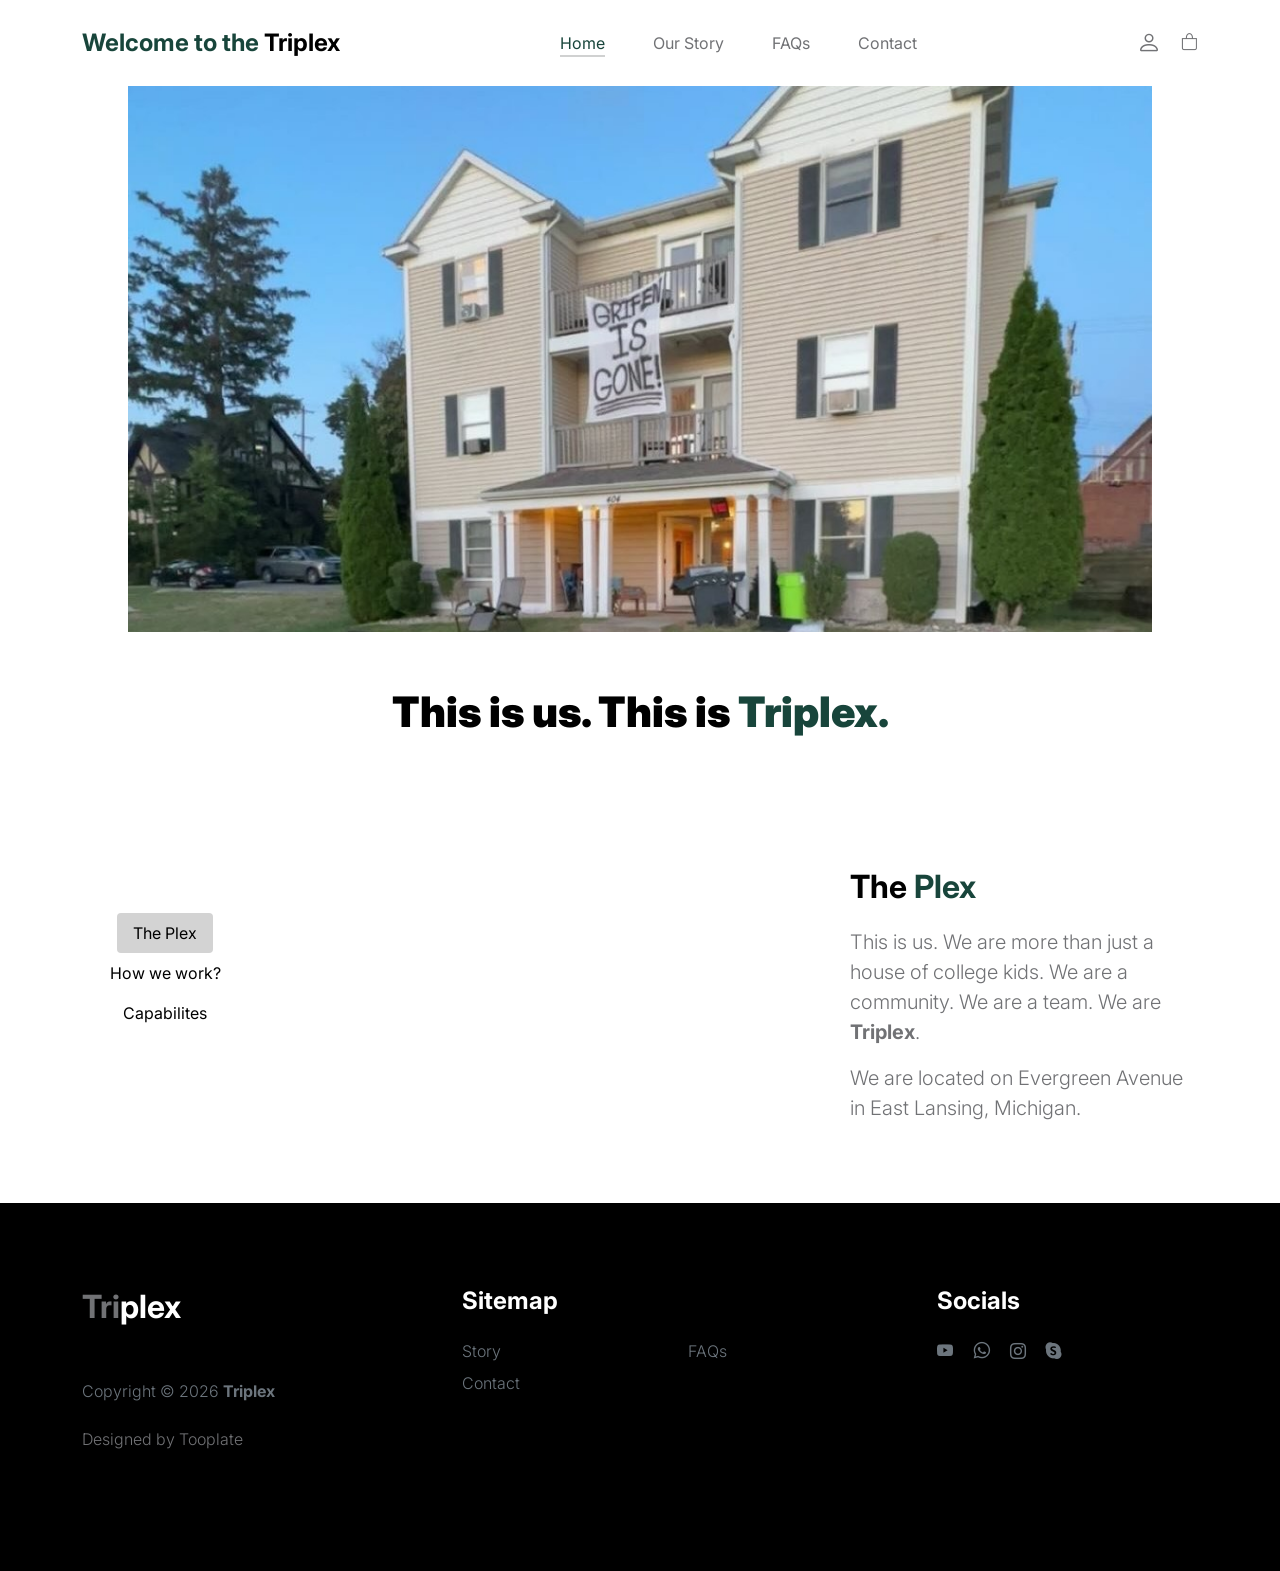
==== index.html @ c706285b "home and contact" ====
<!doctype html>
<html lang="en">
    <head>
        <meta charset="utf-8">
        <meta name="viewport" content="width=device-width, initial-scale=1">

        <meta name="description" content="">
        <meta name="author" content="">

        <title>Triplex</title>

        <!-- CSS FILES -->
        <link rel="preconnect" href="https://fonts.googleapis.com">

        <link rel="preconnect" href="https://fonts.gstatic.com" crossorigin>

        <link href="https://fonts.googleapis.com/css2?family=Inter:wght@100;300;400;700;900&display=swap" rel="stylesheet">

        <link href="css/bootstrap.min.css" rel="stylesheet">
        <link href="css/bootstrap-icons.css" rel="stylesheet">

        <link rel="stylesheet" href="css/slick.css"/>

        <link href="css/tooplate-little-fashion.css" rel="stylesheet">
<!--

Tooplate 2127 Little Fashion

https://www.tooplate.com/view/2127-little-fashion

-->
    </head>
    
    <body>

        <section class="preloader">
            <div class="spinner">
                <span class="sk-inner-circle"></span>
            </div>
        </section>
    
        <main>

            <nav class="navbar navbar-expand-lg">
                <div class="container">
                    <button class="navbar-toggler" type="button" data-bs-toggle="collapse" data-bs-target="#navbarNav" aria-controls="navbarNav" aria-expanded="false" aria-label="Toggle navigation">
                        <span class="navbar-toggler-icon"></span>
                    </button>

                    <a class="navbar-brand" href="index.html">
                        <strong><span>Welcome to the</span> Triplex</strong>
                    </a>

                    <div class="d-lg-none">
                        <a href="sign-in.html" class="bi-person custom-icon me-3"></a>

                        <a href="product-detail.html" class="bi-bag custom-icon"></a>
                    </div>

                    <div class="collapse navbar-collapse" id="navbarNav">
                        <ul class="navbar-nav mx-auto">
                            <li class="nav-item">
                                <a class="nav-link active" href="index.html">Home</a>
                            </li>

                            <li class="nav-item">
                                <a class="nav-link" href="about.html">Our Story</a>
                            </li>

                            <li class="nav-item">
                                <a class="nav-link" href="faq.html">FAQs</a>
                            </li>

                            <li class="nav-item">
                                <a class="nav-link" href="contact.html">Contact</a>
                            </li>
                        </ul>

                        <div class="d-none d-lg-block">
                            <a href="sign-in.html" class="bi-person custom-icon me-3"></a>

                            <a href="product-detail.html" class="bi-bag custom-icon"></a>
                        </div>
                    </div>
                </div>
            </nav>
                
            <section class="hero-image text-center">
                <img src="images/triplex cropped.jpg" class="img-fluid d-block mx-auto" style="max-width: 80%; height: auto;" alt="Triplex">
            </section>

                <div class="container content-section">
                    <div class="row">

                        <div class="col-12 text-center hero-heading">
                            <h2 class="mb-5">This is us. This is <span>Triplex.</span></h2>
                        </div>

                        <div class="col-lg-2 col-12 mt-auto mb-auto">
                            <ul class="nav nav-pills mb-5 mx-auto justify-content-center align-items-center" id="pills-tab" role="tablist">
                                <li class="nav-item" role="presentation">
                                    <button class="nav-link active" id="pills-home-tab" data-bs-toggle="pill" data-bs-target="#pills-home" type="button" role="tab" aria-controls="pills-home" aria-selected="true">The Plex</button>
                                </li>

                                <li class="nav-item" role="presentation">
                                    <button class="nav-link" id="pills-youtube-tab" data-bs-toggle="pill" data-bs-target="#pills-youtube" type="button" role="tab" aria-controls="pills-youtube" aria-selected="true">How we work?</button>
                                </li>

                                <li class="nav-item" role="presentation">
                                    <button class="nav-link" id="pills-skill-tab" data-bs-toggle="pill" data-bs-target="#pills-skill" type="button" role="tab" aria-controls="pills-skill" aria-selected="false">Capabilites</button>
                                </li>
                            </ul>
                        </div>

                        <div class="col-lg-10 col-12">
                            <div class="tab-content mt-2" id="pills-tabContent">
                                <div class="tab-pane fade show active" id="pills-home" role="tabpanel" aria-labelledby="pills-home-tab">

                                    <div class="row">
                                        <div class="col-lg-7 col-12">
                                            <img src="images/pim-chu-z6NZ76_UTDI-unsplash.jpeg" class="img-fluid" alt="">
                                        </div>

                                        <div class="col-lg-5 col-12">
                                            <div class="d-flex flex-column h-100 ms-lg-4 mt-lg-0 mt-5">
                                                <h4 class="mb-3">The <span>Plex</span></h4>

                                                <p>This is us. We are more than just a house of college kids. We are a community. We are a team. We are <b>Triplex</b>.</p>

                                                <p>We are located on Evergreen Avenue in East Lansing, Michigan.</p>
                                            </div>
                                        </div>
                                    </div>
                                </div>

                                <div class="tab-pane fade" id="pills-youtube" role="tabpanel" aria-labelledby="pills-youtube-tab">

                                    <div class="row">
                                        <div class="col-lg-7 col-12">
                                        </div>

                                        <div class="col-lg-5 col-12">
                                            <div class="d-flex flex-column h-100 ms-lg-4 mt-lg-0 mt-5">
                                                <h4 class="mb-3">Life at the Triplex</h4>

                                                <p>Over the year, we've curated a space for growth and opportunities for Spartans across campus. Opportunities for growth personally, professionally, and spiritually.</p>

                                                <p>We've recieved nothing but great feedback on our hospitality and event planning. The Triplex has a reputation like no other, and we are proud of our strengths.</p>
                                            </div>
                                        </div>
                                    </div>
                                </div>

                                <div class="tab-pane fade" id="pills-skill" role="tabpanel" aria-labelledby="pills-skill-tab">
                                    <div class="row">
                                        <div class="col-lg-7 col-12">
                                            <img src="images/cody-lannom-G95AReIh_Ko-unsplash.jpeg" class="img-fluid" alt="">
                                        </div>

                                        <div class="col-lg-5 col-12">
                                            <div class="d-flex flex-column h-100 ms-lg-4 mt-lg-0 mt-5">
                                                <h4 class="mb-3">Capabilities</h4>

                                                <p>Take a look at some of our numbers.</p>

                                                <div class="skill-thumb mt-3">

                                                    <strong>Instagram followers</strong>
                                                        <span class="float-end">189</span>
                                                            <div class="progress">
                                                                <div class="progress-bar progress-bar-primary" role="progressbar" aria-valuenow="90" aria-valuemin="0" aria-valuemax="100" style="width: 90%;"></div>
                                                            </div>

                                                    <strong>Successful Ragers</strong>
                                                        <span class="float-end">10+</span>
                                                            <div class="progress">
                                                                <div class="progress-bar progress-bar-primary" role="progressbar" aria-valuenow="70" aria-valuemin="0" aria-valuemax="100" style="width: 70%;"></div>
                                                            </div>

                                                    <strong>Current Members</strong>
                                                        <span class="float-end">12</span>
                                                            <div class="progress">
                                                                <div class="progress-bar progress-bar-primary" role="progressbar" aria-valuenow="80" aria-valuemin="0" aria-valuemax="100" style="width: 80%;"></div>
                                                            </div>

                                                </div>
                                            </div>
                                        </div>
                                    </div>
                                </div>

                            </div>
                        </div>

                    </div>
                </div>
            </section>

        </main>

        <footer class="site-footer">
            <div class="container">
                <div class="row">

                    <div class="col-lg-3 col-10 me-auto mb-4">
                        <h4 class="text-white mb-3"><a href="index.html">Tri</a>plex</h4>
                        <p class="copyright-text text-muted mt-lg-5 mb-4 mb-lg-0">Copyright © 2026 <strong>Triplex</strong></p>
                        <br>
                        <p class="copyright-text">Designed by <a href="https://www.tooplate.com/" target="_blank">Tooplate</a></p>
                    </div>

                    <div class="col-lg-5 col-8">
                        <h5 class="text-white mb-3">Sitemap</h5>

                        <ul class="footer-menu d-flex flex-wrap">
                            <li class="footer-menu-item"><a href="about.html" class="footer-menu-link">Story</a></li>

                            <li class="footer-menu-item"><a href="#" class="footer-menu-link">FAQs</a></li>

                            <li class="footer-menu-item"><a href="#" class="footer-menu-link">Contact</a></li>
                        </ul>
                    </div>

                    <div class="col-lg-3 col-4">
                        <h5 class="text-white mb-3">Socials</h5>

                        <ul class="social-icon">

                            <li><a href="#" class="social-icon-link bi-youtube"></a></li>

                            <li><a href="#" class="social-icon-link bi-whatsapp"></a></li>

                            <li><a href="#" class="social-icon-link bi-instagram"></a></li>

                            <li><a href="#" class="social-icon-link bi-skype"></a></li>
                        </ul>
                    </div>

                </div>
            </div>
        </footer>

        <!-- JAVASCRIPT FILES -->
        <script src="js/jquery.min.js"></script>
        <script src="js/bootstrap.bundle.min.js"></script>
        <script src="js/Headroom.js"></script>
        <script src="js/jQuery.headroom.js"></script>
        <script src="js/slick.min.js"></script>
        <script src="js/custom.js"></script>

    </body>
</html>
---- css/tooplate-little-fashion.css ----
/*

Tooplate 2127 Little Fashion

https://www.tooplate.com/view/2127-little-fashion

*/


/*---------------------------------------
  CUSTOM PROPERTIES ( VARIABLES )             
-----------------------------------------*/
:root {
  --white-color:                #FFFFFF;
  --primary-color:              #18453B;
  --section-bg-color:           #f0f8ff;
  --dark-color:                 #000000;
  --grey-color:                 #d0d1d1;
  --p-color:                    #717275;

  --body-font-family:           'Inter', sans-serif;

  --h5-font-size:               24px;
  --p-font-size:                20px;
  --copyright-text-font-size:   16px;
  --product-link-font-size:     14px;
  --custom-link-font-size:      12px;

  --font-weight-thin:           100;
  --font-weight-light:          300;
  --font-weight-normal:         400;
  --font-weight-bold:           700;
  --font-weight-black:          900;
}

body,
html {
  height: 100%;
}

html {
  scroll-behavior: smooth;
}

@media screen and (prefers-reduced-motion: reduce) {
  html {
    scroll-behavior: auto;
  }
}

body {
    background: var(--white-color);
    font-family: var(--body-font-family);    
    position: relative;
}

/*---------------------------------------
  TYPOGRAPHY               
-----------------------------------------*/

h2,
h3,
h4,
h5,
h6 {
  color: var(--dark-color);
  line-height: inherit;
}

h1,
h2,
h3,
h4,
h5,
h6 {
  font-weight: var(--font-weight-bold);
}

h1,
h2 {
  font-weight: var(--font-weight-black);
}

h1 {
  font-size: 64px;
  line-height: normal;
}

h2 {
  font-size: 42px;
}

h3 {
  font-size: 36px;
}

h4 {
  font-size: 32px;
}

h5 {
  font-size: 24px;
}

h6 {
  font-size: 20px;
}

p {
  color: var(--p-color);
  font-size: var(--p-font-size);
  font-weight: var(--font-weight-light);
}

a, 
button {
  touch-action: manipulation;
  transition: all 0.3s;
}

.hero-image {
  margin-bottom: 3rem;
}

.hero-heading {
  margin-bottom: 4rem;
}

.content-section {
  margin-bottom: 4rem;
}

a {
  color: var(--p-color);
  text-decoration: none;
}

a:hover {
  color: var(--primary-color);
}

.text-primary {
  color: var(--primary-color) !important;
}

::selection {
  background: var(--primary-color);
  color: var(--white-color);
}

/*---------------------------------------
  CUSTOM LINK               
-----------------------------------------*/
.custom-link {
  color: var(--p-color);
  font-size: var(--custom-link-font-size);
  font-weight: var(--font-weight-bold);
  text-transform: uppercase;
  position: relative;
}

.custom-link i {
  position: absolute;
  opacity: 0;
  bottom: 0;
  left: 100%;
  transition: all 0.3s;
  line-height: normal;
}

.custom-link:hover i {
  opacity: 1;
  left: 101%;
}

.lead {
  font-size: 1.5rem;
  font-weight: var(--font-weight-thin);
}

b,
strong {
  font-weight: var(--font-weight-bold);
}

/*---------------------------------------
  PRE LOADER               
-----------------------------------------*/
.preloader {
  position: fixed;
  top: 0;
  left: 0;
  width: 100%;
  height: 100%;
  z-index: 99999;
  display: flex;
  flex-flow: row nowrap;
  justify-content: center;
  align-items: center;
  background: none repeat scroll 0 0 var(--white-color);
}

.spinner {
  border: 1px solid transparent;
  border-radius: 5px;
  position: relative;
}

.spinner::before {
  content: '';
  box-sizing: border-box;
  position: absolute;
  top: 50%;
  left: 50%;
  width: 45px;
  height: 45px;
  margin-top: -10px;
  margin-left: -23px;
  border-radius: 50%;
  border: 1px solid #959595;
  border-top-color: var(--white-color);
  animation: spinner .9s linear infinite;
}

@keyframes spinner {
  to {transform: rotate(360deg);}
}

/*---------------------------------------
  CUSTOM BUTTON & ICON              
-----------------------------------------*/
.custom-btn {
  background: var(--dark-color);
  border-radius: 50px;
  color: var(--white-color);
  font-size: var(--copyright-text-font-size);
  text-transform: uppercase;
  padding: 16.50px 20px;
}

.social-btn {
  background: transparent;
  border: 1px solid var(--grey-color);
  color: var(--dark-color);
  text-transform: none;
}

.social-btn:hover {
  border-color: transparent;
}

.cart-form-select {
  border-radius: 0;
  padding-top: 15px;
  padding-bottom: 15px;
}

.cart-btn {
  border-radius: 0;
  width: 100%;
  font-size: var(--product-link-font-size);
}

.custom-btn:hover,
.slick-slideshow .custom-btn:hover {
  background: var(--primary-color);
  color: var(--white-color);
}

.nav-pills .nav-link.active,
.nav-pills .show>.nav-link {
  background-color: #d3d3d3 !important;
  color: #000 !important;
  border-color: #d3d3d3 !important;
}

.nav-pills .nav-link {
  color: #000;
}

.text-primary,
.btn-danger,
.text-danger {
  color: #18453B !important;
}

.btn-danger {
  background-color: #18453B !important;
  border-color: #18453B !important;
}

.custom-icon {
  color: var(--p-color);
  font-size: 24px;
}

.custom-icon {
  display: inline-block;
  vertical-align: middle;
}

.bi-bag.custom-icon {
  font-size: 17px;
}

.featured-icon {
  color: var(--grey-color);
  font-size: 52px;
}

/*---------------------------------------
  DIV SEPARATOR               
-----------------------------------------*/
.div-separator {
  position: relative;
}

.div-separator::before {
  content: "";
  height: 1px;
  background: var(--grey-color);
  display: block;
  width: 100%;
}

.div-separator span {
  position: absolute;
  top: 50%;
  margin-left: -22.5px;
  left: 50%;
  text-align: center;
  background: var(--white-color);
  margin-top: -11px;
  color: var(--dark-color);
  font-weight: var(--font-weight-bold);
  font-size: 14px;
  width: 35px;
  text-transform: uppercase;
}

/*---------------------------------------
  FULL IMAGE               
-----------------------------------------*/
.full-image-img {
  display: block;
  position: absolute;
  z-index: -1;
  right: 0;
  width: 100%;
  bottom: -120px;
  min-width: 650px;
}

@media (min-width: 1600px) {
  .full-image-img {
    bottom: -200px;
  }
}

/*---------------------------------------
  NAVIGATION               
-----------------------------------------*/
.navbar {
  background: var(--white-color);
  position: fixed;
  top: 0;
  right: 0;
  left: 0;
  padding: 25px 0;
  z-index: 2;
  will-change: transform;
  transition: transform 300ms linear;
}

.navbar span, h2 span, h4 span {
	color: var(--primary-color);
}

.navbar.headroom--not-top {
  padding: 20px 0;
}

.headroom--pinned {
  transform: translate(0, 0);
}

.headroom--unpinned {
  transform: translate(0, -150%);
}

.navbar-brand {
  color: var(--dark-color);
  font-size: 24px;
  font-weight: var(--font-weight-light);
  margin: 0;
  padding: 0;
}

.navbar-expand-lg .navbar-nav .nav-link {
  display: inline-block;
  padding: 0;
  margin-right: 1.5rem;
  margin-left: 1.5rem;
}

.nav-link {
  color: var(--p-color);
  font-size: 16px;
  position: relative;
}

.navbar .nav-link::after {
  position: absolute;
  top: 100%;
  left: 0;
  width: 100%;
  height: 2px;
  background: var(--grey-color);
  content: '';
  opacity: 0;
  -webkit-transition: opacity 0.3s, -webkit-transform 0.3s;
  -moz-transition: opacity 0.3s, -moz-transform 0.3s;
  transition: opacity 0.3s, transform 0.3s;
  -webkit-transform: translateY(10px);
  -moz-transform: translateY(10px);
  transform: translateY(10px);
}

.navbar .nav-link.active::after, 
.navbar .nav-link:hover::after {
  opacity: 1;
  -webkit-transform: translateY(0px);
  -moz-transform: translateY(0px);
  transform: translateY(0px);
}

.navbar .nav-link.active,
.navbar .nav-link:hover {
  color: var(--primary-color);
}

.nav-link:focus, 
.nav-link:hover {
  color: var(--p-color);
}

.navbar-toggler {
  border: 0;
  padding: 0;
  cursor: pointer;
  margin: 0;
  width: 30px;
  height: 35px;
  outline: none;
}

.navbar-toggler:focus {
  outline: none;
  box-shadow: none;
}

.navbar-toggler[aria-expanded="true"] .navbar-toggler-icon {
  background: transparent;
}

.navbar-toggler[aria-expanded="true"] .navbar-toggler-icon:before,
.navbar-toggler[aria-expanded="true"] .navbar-toggler-icon:after {
  transition: top 300ms 50ms ease, -webkit-transform 300ms 350ms ease;
  transition: top 300ms 50ms ease, transform 300ms 350ms ease;
  transition: top 300ms 50ms ease, transform 300ms 350ms ease, -webkit-transform 300ms 350ms ease;
  top: 0;
}

.navbar-toggler[aria-expanded="true"] .navbar-toggler-icon:before {
  transform: rotate(45deg);
}

.navbar-toggler[aria-expanded="true"] .navbar-toggler-icon:after {
  transform: rotate(-45deg);
}

.navbar-toggler .navbar-toggler-icon {
  background: var(--dark-color);
  transition: background 10ms 300ms ease;
  display: block;
  width: 30px;
  height: 2px;
  position: relative;
}

.navbar-toggler .navbar-toggler-icon::before,
.navbar-toggler .navbar-toggler-icon::after {
  transition: top 300ms 350ms ease, -webkit-transform 300ms 50ms ease;
  transition: top 300ms 350ms ease, transform 300ms 50ms ease;
  transition: top 300ms 350ms ease, transform 300ms 50ms ease, -webkit-transform 300ms 50ms ease;
  position: absolute;
  right: 0;
  left: 0;
  background: var(--dark-color);
  width: 30px;
  height: 2px;
  content: '';
}

.navbar-toggler .navbar-toggler-icon:before {
  top: -8px;
}

.navbar-toggler .navbar-toggler-icon:after {
  top: 8px;
}

/*---------------------------------------
  SITE HEADER              
-----------------------------------------*/
.site-header {
  background-color: var(--section-bg-color);
  position: relative;
  overflow: hidden;
  margin-top: 86px;
}

.site-header.section-padding {
  padding-top: 7rem;
  padding-bottom: 7rem;
}

.site-header.section-padding-img {
  padding-top: 10rem;
  padding-bottom: 10rem;
}

.header-image {
  position: absolute;
  top: 0;
  right: 0;
  width: 50%;
  height: 100%;
  object-fit: cover;
}

/*---------------------------------------
  SLICK SLIDESHOW               
-----------------------------------------*/
@media (min-width: 992px) {
  .slick-slideshow {
    height: 100vh;
  }
}

.slick-slideshow {
  margin-top: 86px;
}

.slick-title {
  color: var(--white-color);
}

.slick-custom {
  position: relative;
}

.slick-custom img {
  width: 100%;
  object-fit: cover;
}

.slick-bottom {
  background: linear-gradient(to top, var(--dark-color), transparent 90%);
  position: absolute;
  z-index: 2;
  bottom: 0;
  right: 0;
  left: 0;
  width: 100%;
  height: 100%;
}

.slick-bottom .container {
  position: absolute;
  top: 40%;
  left: 50%;
  transform: translate(-50%, -40%);
}

.slick-overlay {
  background: linear-gradient(to top, #000, transparent 120%);
  position: absolute;
  top: 0;
  right: 0;
  bottom: 0;
  left: 0;
}

.slick-slideshow .custom-btn {
  font-weight: var(--font-weight-bold);
  display: inline-block;
  padding-right: 32px;
  padding-left: 32px;
}

@media (min-width: 576px) {
  .slick-slideshow .slick-dots {
    max-width: 540px;
  }
}

@media (min-width: 768px) {
  .slick-slideshow .slick-dots {
    max-width: 720px;
  }
}

@media (min-width: 992px) {
  .slick-slideshow .slick-dots {
    max-width: 960px;
  }
}

@media (min-width: 1200px) {
  .slick-slideshow .slick-dots {
    max-width: 1140px;
  }
}

@media (min-width: 1400px) {
  .slick-slideshow .slick-dots {
    max-width: 1320px;
  }
}

.slick-slideshow .slick-dots {
  position: absolute;
  z-index: 2;
  top: 50%;
  left: 0;
  right: 0;
  transform: translate(0, -50%);
  margin: 0 auto;
  padding: 0;
}

.slick-slideshow .slick-dots li {
  background: transparent;
  border: 5px solid rgba(255, 255, 255, 0.35);
  border-radius: 100%;
  display: block;
  width: 30px;
  height: 30px;
  margin: 10px;
  padding: 5px;
  margin-left: auto;
  cursor: pointer;
}

.slick-slideshow .slick-dots button {
  background: transparent;
  border: none;
  color: transparent;
  display: block;
  width: 100%;
  height: 0;
  margin: 0;
  padding: 0;
  outline: none;
  height: 0;
}

.slick-slideshow .slick-dots li:hover,
.slick-slideshow .slick-dots .slick-active {
  background: var(--white-color);
}

/*---------------------------------------
  CUSTOM CIRCLE IMAGES               
-----------------------------------------*/

.custom-circle-image {
  border-radius: 100px;
  width: 55px;
  height: 55px;
}

.custom-circle-image.team-image {
  width: 85px;
  height: 85px;
}

/*---------------------------------------
  TESTIMONIAL               
-----------------------------------------*/
.slick-testimonial .slick-list,
.slick-testimonial .slick-track {
  height: 100%;
}

.slick-testimonial {
  margin: auto;
}

.slick-testimonial-caption {
  quotes: '❝' '❞';
  position: relative;
  padding: 5rem 7rem;
}

.slick-testimonial-caption::before {
  content: open-quote;
  display: inline-block;
  color: var(--primary-color);
  font-family: auto;
  font-size: 100px;
  height: 0;
  position: absolute;
  top: 0;
  left: 0;
}

.slick-testimonial .slick-dots {
  text-align: center;
}

.slick-testimonial .slick-dots li {
  background: var(--grey-color);
  display: inline-block;
  vertical-align: top;
  width: 16%;
  height: 1px;
}

.slick-testimonial .slick-dots button {
  background: transparent;
  border: none;
  color: transparent;
  display: block;
  width: 100%;
  height: 0;
  margin: 0;
  padding: 0;
}

.slick-testimonial .slick-dots li:hover,
.slick-testimonial .slick-dots .slick-active {
  background: var(--dark-color);
}

/*---------------------------------------
  SECTION               
-----------------------------------------*/
section {
  content-visibility: auto;
  contain-intrinsic-size: 700px;
}

.section-padding {
  padding-top: 7rem;
  padding-bottom: 7rem;
}

.featured {
  background: var(--section-bg-color);
}

/*---------------------------------------
  ABOUT               
-----------------------------------------*/
.about .nav-pills .nav-item {
  width: 100%;
}

.about .nav-pills .nav-link {
  color: var(--grey-color);
  font-size: 18px;
  font-weight: var(--font-weight-bold);
  border-left: 1px solid var(--grey-color);
  border-radius: 0;
  padding-right: 0;
}

.about .nav-pills .nav-link:hover,
.about .nav-pills .nav-link.active, 
.about .nav-pills .show>.nav-link {
  background: transparent;
  border-left-color: var(--primary-color);
  color: var(--primary-color);
}

/*---------------------------------------
  FAQ ACCORDION               
-----------------------------------------*/
.accordion-item {
  background-color: transparent;
  border-top: 0;
  border-right: 0;
  border-left: 0;
}

.accordion-button {
  background-color: transparent;
  box-shadow: none;
}

.accordion-button:not(.collapsed) {
  background: transparent;
  box-shadow: none;
}

button:focus:not(:focus-visible) {
  border-color: transparent;
  box-shadow: none;
}

.accordion-body {
  border-top: 1px solid rgba(0,0,0,.125);
}

.accordion-button {
  font-size: 1.5rem;
  font-weight: var(--font-weight-normal);
  padding-top: 1.5rem;
  padding-right: 0;
  padding-bottom: 1.5rem;
  padding-left: 0;
}

.accordion-body {
  padding: 2rem 0;
}

/*---------------------------------------
  TEAM MEMBERS               
-----------------------------------------*/
.team {
  background: var(--grey-color);
}

.team-thumb {
  background: var(--white-color);
  position: relative;
  border-radius: .25rem;
  padding: 42px 32px;
}

.team-info {
  width: 100%;
}

.custom-modal-btn {
  background: var(--grey-color);
  color: var(--white-color);
  position: absolute;
  top: 0;
  right: 0;
  bottom: 0;
  margin: auto 32px;
  width: 42px;
  height: 42px;
}

.modal-body {
  padding: 4rem;
}

.modal-header {
  padding-top: 7rem;
  padding-bottom: 5rem;
}

.modal-header .btn-close {
  position: absolute;
  top: 0;
  right: 0;
  font-size: 24px;
  margin: 32px;
}

#cart-modal .modal-header .btn-close {
  z-index: 2;
  margin: 22px;
}

#cart-modal .modal-header {
  border-bottom: 0;
  padding: 0;
}

#cart-modal .modal-footer {
  padding: 2rem 4rem;
}

/*---------------------------------------
  SKILL - PROGRESS BAR               
-----------------------------------------*/
.skill-thumb strong {
  display: inline-block;
  margin-bottom: 6px;
}

.skill-thumb span {
  color: var(--dark-color);
  font-size: 24px;
  font-weight: var(--font-weight-bold);
}

.skill-thumb .progress {
  background: var(--white-color);
  box-shadow: none;
  border-radius: 100px;
  height: 1px;
  margin-bottom: 16px;
}

.skill-thumb .progress .progress-bar-primary {
  background: var(--grey-color);
}

/*---------------------------------------
  PRODUCT               
-----------------------------------------*/
.front-product {
  background: var(--section-bg-color);
}

.product-thumb {
  background: var(--white-color);
  position: relative;
  transition: all 0.5s ease-out;
}

.product-image {
  transition: all 0.5s ease-out;
}

.product-thumb:hover .product-image {
  box-shadow: 0 1rem 3rem rgba(0,0,0,.175);
}

.product-top {
  position: absolute;
  top: 0;
  right: 0;
  left: 0;
  margin: 20px;
}

.product-info {
  padding: 30px 20px;
}

.product-description,
.product-cart-thumb {
  padding: 0 20px;
}

.product-icon {
  color: var(--white-color);
}

.product-title-link {
  color: var(--dark-color);
}

.product-additional-link {
  display: inline-block;
  vertical-align: top;
  font-size: var(--product-link-font-size);
  margin-top: 32px;
  margin-right: 12px;
}

.product-alert {
  background: var(--white-color);
  color: var(--p-color);
  font-size: var(--custom-link-font-size);
  font-weight: var(--font-weight-bold);
  padding: 3px 10px;
}

.product-p {
  font-size: var(--product-link-font-size);
}

.view-all {
  text-transform: uppercase;
  color: var(--p-color);
  font-size: 13px;
  font-weight: var(--font-weight-bold);
  border-bottom: 2px solid var(--grey-color);
  padding-bottom: 6px;
}

/*---------------------------------------
  CONTACT              
-----------------------------------------*/
.contact-info {
  padding: 40px;
}

.contact-form .form-control {
  border-color: var(--grey-color);
  font-weight: var(--font-weight-normal);
}

.form-floating>label {
  color: var(--grey-color);
  font-weight: var(--font-weight-normal);
}

.contact-form button[type='submit'] {
  background: var(--dark-color);
  border: none;
  border-radius: 100px;
  color: var(--white-color);
  font-weight: var(--font-weight-bold);
  text-transform: uppercase;
  padding: 16px;
}

.contact-form button[type='submit']:hover {
  background: var(--primary-color);
}

/*---------------------------------------
  SITE FOOTER               
-----------------------------------------*/
.site-footer {
  background: var(--dark-color);
  padding-top: 5rem;
  padding-bottom: 5rem;
}

.footer-menu {
  margin: 0;
  padding: 0;
}

.footer-menu-item {
  display: block;
  width: 50%;
}

.footer-menu-link {
  color: #6c757d;
  font-weight: var(--font-weight-light);
  display: inline-block;
  vertical-align: top;
  margin-top: 4px;
  margin-bottom: 4px;
}

.site-footer .social-icon-link {
  margin-top: 4px;
}

.site-footer .social-icon-link:hover,
.footer-menu-link:hover {
  color: var(--white-color);
}

.copyright-text {
  font-size: var(--copyright-text-font-size);
}

/*---------------------------------------
  SOCIAL ICON               
-----------------------------------------*/
.social-icon {
  margin: 0;
  padding: 0;
}

.social-icon li {
  list-style: none;
  display: inline-block;
  vertical-align: top;
}

.social-icon-link {
  color: #6c757d;
  font-size: 1rem;
  display: inline-block;
  vertical-align: top;
  margin-bottom: 4px;
  margin-right: 15px;
}

.social-icon-link:hover {
  color: var(--primary-color);
}

/*---------------------------------------
  RESPONSIVE STYLES               
-----------------------------------------*/
@media screen and (max-width: 1200px) {
  h1 {
    font-size: 62px;
  }
}

@media screen and (max-width: 991px) {
  h1 {
    font-size: 42px;
    margin-bottom: 0;
  }

  h2 {
    font-size: 36px;
  }

  h3 {
    font-size: 32px;
  }

  h4 {
    font-size: 28px;
  }

  h5 {
    font-size: 24px;
  }

  h6 {
    font-size: 20px;
  }

  .lead {
    font-size: 16px;
  }

  .navbar-expand-lg .navbar-nav .nav-link {
    margin-top: 1rem;
  }

  .site-header {
    background-position: bottom;
  }

  #cart-modal .modal-header .btn-close {
    margin: 22px 14px;
  }

  .custom-btn {
    font-size: 14px;
    padding: 13.5px 20px;
  }

  .slick-slideshow .custom-btn {
    padding-right: 27px;
    padding-left: 27px;
  }

  .social-login,
  .div-separator {
    width: 75% !important;
  }

  #cart-modal .modal-footer .row {
    width: 100% !important;
  }

  .site-header.section-padding,
  .section-padding {
    padding-top: 4rem;
    padding-bottom: 4rem;
  }

  .site-header-image.section-padding {
    padding-bottom: 0;
  }

  .header-info {
    padding-top: 50px;
    padding-bottom: 100px;
  }

  .header-image {
    position: relative;
    top: auto;
    bottom: 0;
    left: 0;
    width: auto;
    height: auto;
  }

  .slick-testimonial-caption {
    padding: 6rem 3rem 4rem 3rem;
  }

  .slick-slideshow .slick-dots li {
    width: 25px;
    height: 25px;
  }

  .modal-header {
    padding-top: 6rem;
    padding-bottom: 2rem;
  }

  .modal-body {
    padding: 2rem;
  }

  #cart-modal .modal-footer {
    padding-right: 0;
    padding-left: 0;
  }

  #cart-modal .modal-body {
    padding: 4rem 2rem 2rem 2rem;
  }

  .full-image-img {
    bottom: 0;
  }
}
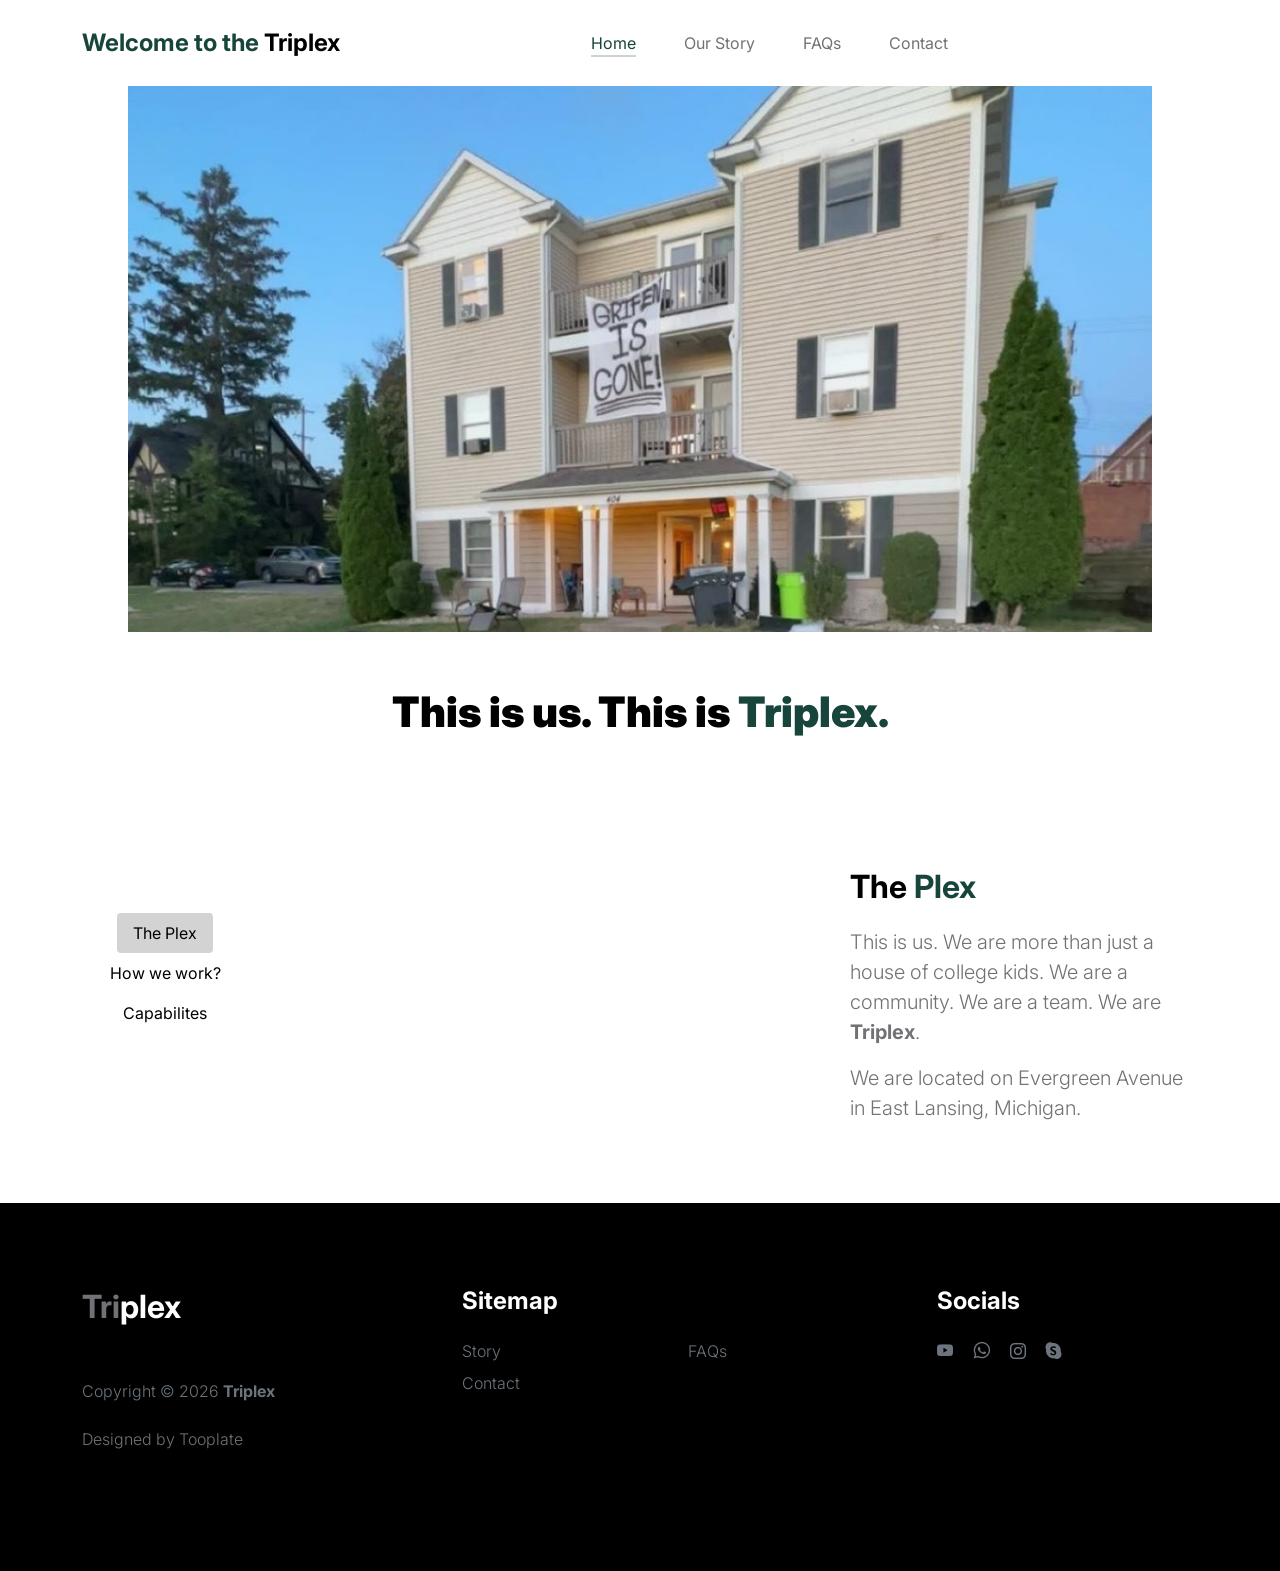
==== commit fc823914: "header and footer" ====
--- a/index.html
+++ b/index.html
@@ -51,12 +51,6 @@
                         <strong><span>Welcome to the</span> Triplex</strong>
                     </a>
 
-                    <div class="d-lg-none">
-                        <a href="sign-in.html" class="bi-person custom-icon me-3"></a>
-
-                        <a href="product-detail.html" class="bi-bag custom-icon"></a>
-                    </div>
-
                     <div class="collapse navbar-collapse" id="navbarNav">
                         <ul class="navbar-nav mx-auto">
                             <li class="nav-item">
@@ -75,12 +69,6 @@
                                 <a class="nav-link" href="contact.html">Contact</a>
                             </li>
                         </ul>
-
-                        <div class="d-none d-lg-block">
-                            <a href="sign-in.html" class="bi-person custom-icon me-3"></a>
-
-                            <a href="product-detail.html" class="bi-bag custom-icon"></a>
-                        </div>
                     </div>
                 </div>
             </nav>
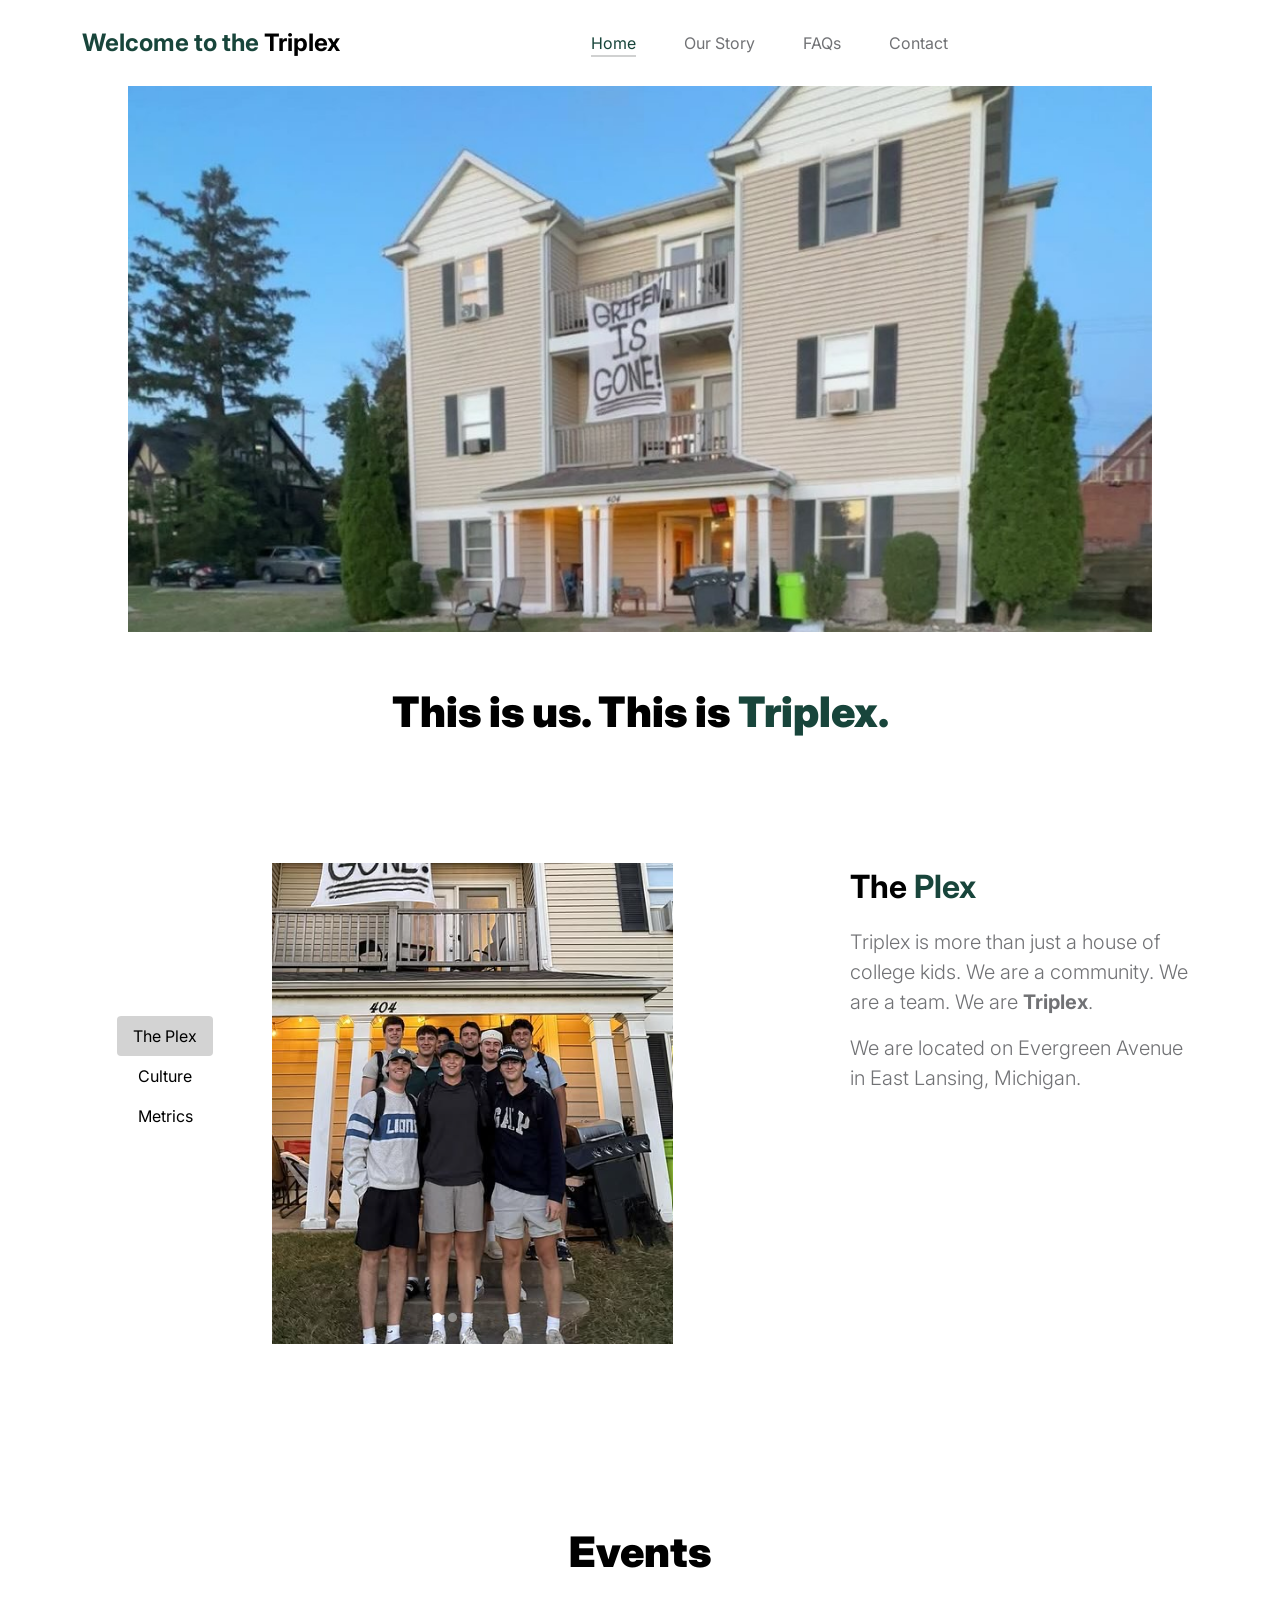
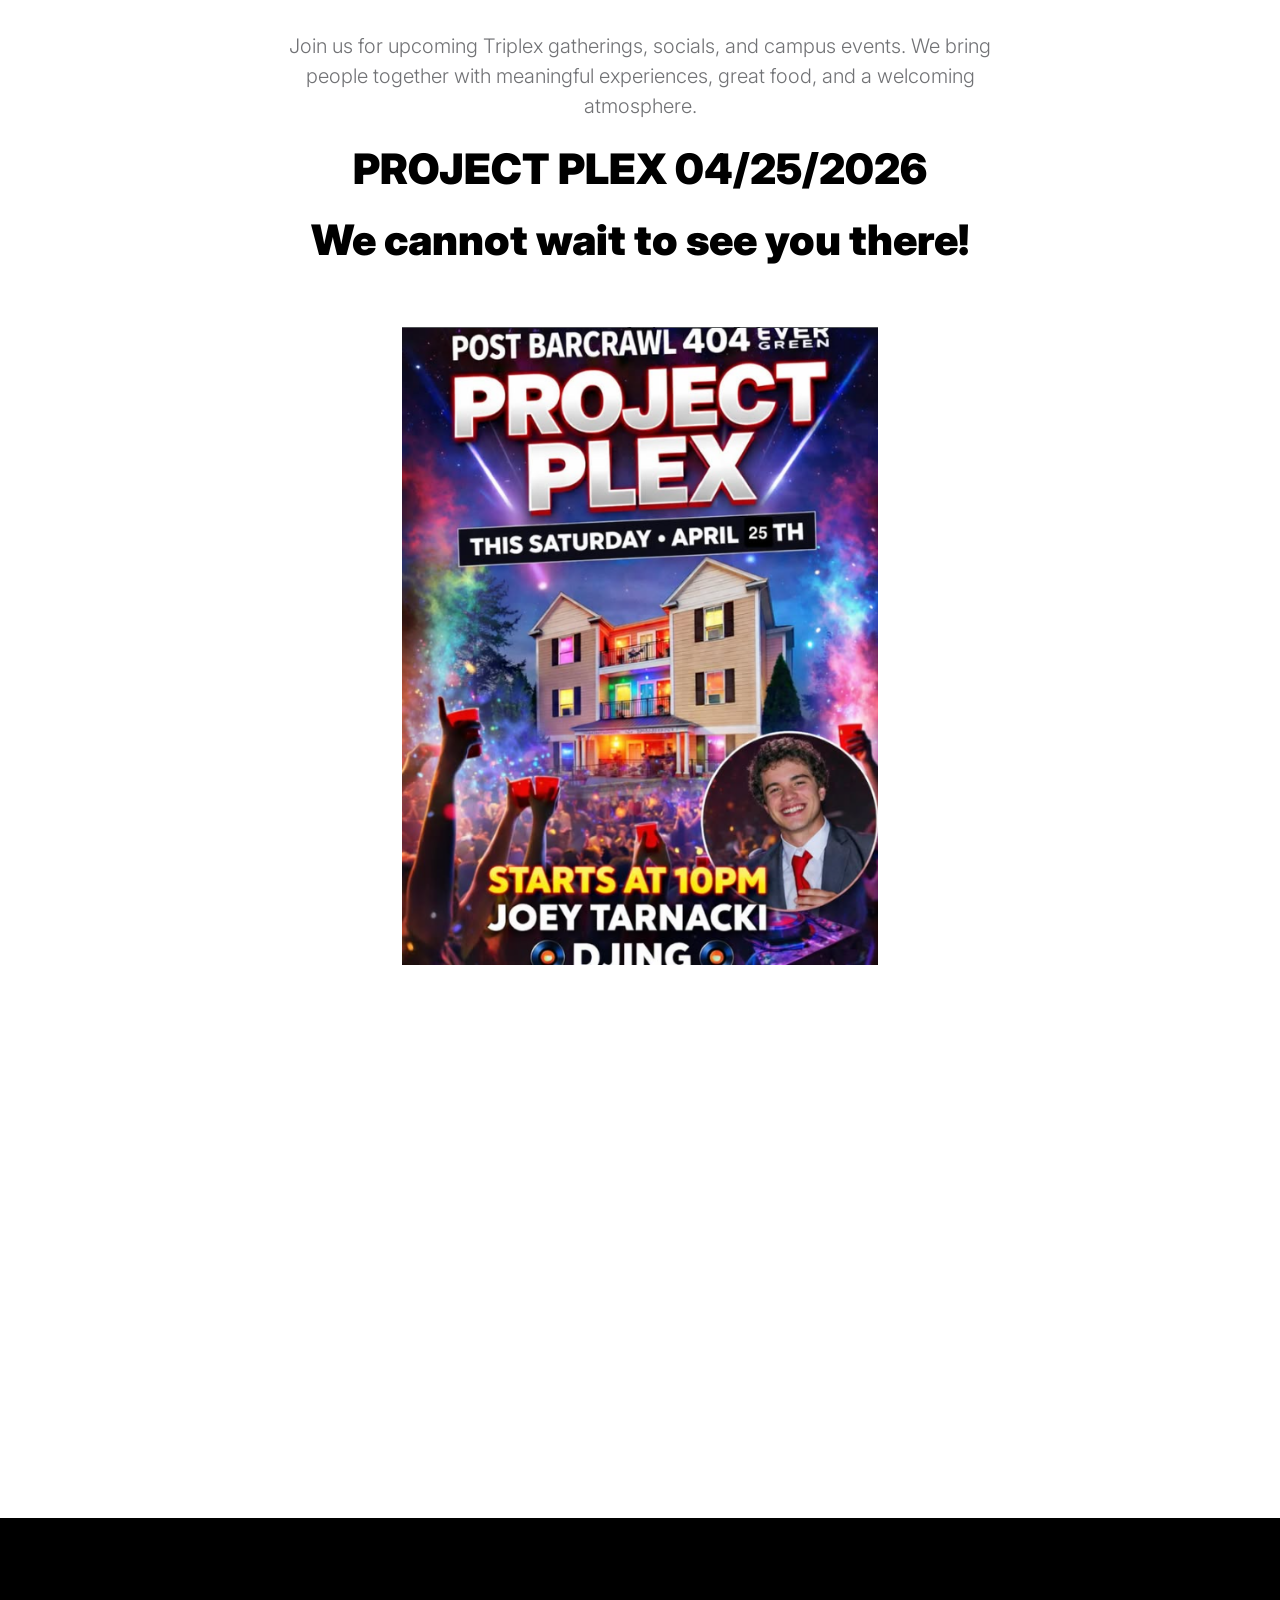
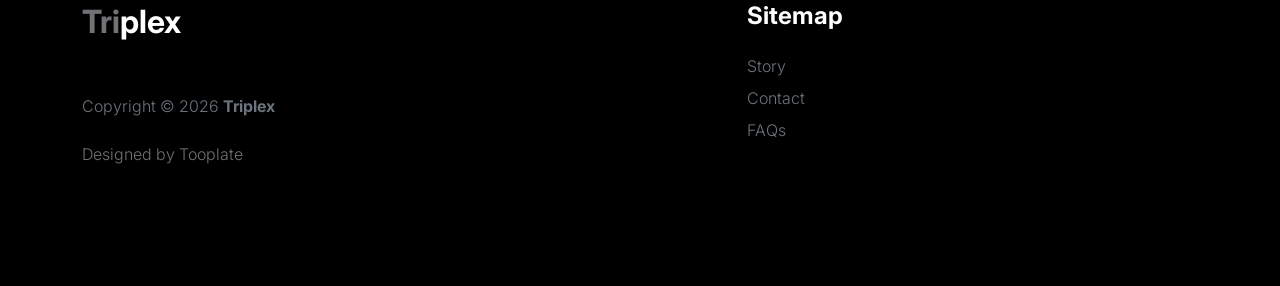
==== commit 3ad657f0: "final" ====
--- a/index.html
+++ b/index.html
@@ -91,11 +91,11 @@
                                 </li>
 
                                 <li class="nav-item" role="presentation">
-                                    <button class="nav-link" id="pills-youtube-tab" data-bs-toggle="pill" data-bs-target="#pills-youtube" type="button" role="tab" aria-controls="pills-youtube" aria-selected="true">How we work?</button>
+                                    <button class="nav-link" id="pills-youtube-tab" data-bs-toggle="pill" data-bs-target="#pills-youtube" type="button" role="tab" aria-controls="pills-youtube" aria-selected="true">Culture</button>
                                 </li>
 
                                 <li class="nav-item" role="presentation">
-                                    <button class="nav-link" id="pills-skill-tab" data-bs-toggle="pill" data-bs-target="#pills-skill" type="button" role="tab" aria-controls="pills-skill" aria-selected="false">Capabilites</button>
+                                    <button class="nav-link" id="pills-skill-tab" data-bs-toggle="pill" data-bs-target="#pills-skill" type="button" role="tab" aria-controls="pills-skill" aria-selected="false">Metrics</button>
                                 </li>
                             </ul>
                         </div>
@@ -106,14 +106,14 @@
 
                                     <div class="row">
                                         <div class="col-lg-7 col-12">
-                                            <img src="images/pim-chu-z6NZ76_UTDI-unsplash.jpeg" class="img-fluid" alt="">
+                                            <img src="images/the plex.png" class="img-fluid" alt="The Plex">
                                         </div>
 
                                         <div class="col-lg-5 col-12">
                                             <div class="d-flex flex-column h-100 ms-lg-4 mt-lg-0 mt-5">
                                                 <h4 class="mb-3">The <span>Plex</span></h4>
 
-                                                <p>This is us. We are more than just a house of college kids. We are a community. We are a team. We are <b>Triplex</b>.</p>
+                                                <p>Triplex is more than just a house of college kids. We are a community. We are a team. We are <b>Triplex</b>.</p>
 
                                                 <p>We are located on Evergreen Avenue in East Lansing, Michigan.</p>
                                             </div>
@@ -125,15 +125,16 @@
 
                                     <div class="row">
                                         <div class="col-lg-7 col-12">
+                                            <img src="images/culture.png" class="img-fluid" alt="Triplex Culture">
                                         </div>
 
                                         <div class="col-lg-5 col-12">
                                             <div class="d-flex flex-column h-100 ms-lg-4 mt-lg-0 mt-5">
-                                                <h4 class="mb-3">Life at the Triplex</h4>
+                                                <h4 class="mb-3">Life at Triplex</h4>
 
                                                 <p>Over the year, we've curated a space for growth and opportunities for Spartans across campus. Opportunities for growth personally, professionally, and spiritually.</p>
 
-                                                <p>We've recieved nothing but great feedback on our hospitality and event planning. The Triplex has a reputation like no other, and we are proud of our strengths.</p>
+                                                <p>We've recieved nothing but great feedback on our hospitality and event planning. The Triplex has a distinct reputation, and we take pride in what sets us apart.</p>
                                             </div>
                                         </div>
                                     </div>
@@ -142,7 +143,7 @@
                                 <div class="tab-pane fade" id="pills-skill" role="tabpanel" aria-labelledby="pills-skill-tab">
                                     <div class="row">
                                         <div class="col-lg-7 col-12">
-                                            <img src="images/cody-lannom-G95AReIh_Ko-unsplash.jpeg" class="img-fluid" alt="">
+                                            <img src="images/chart.jpg" class="img-fluid" alt="Capabilities Chart">
                                         </div>
 
                                         <div class="col-lg-5 col-12">
@@ -153,14 +154,14 @@
 
                                                 <div class="skill-thumb mt-3">
 
-                                                    <strong>Instagram followers</strong>
-                                                        <span class="float-end">189</span>
+                                                    <strong>Instagram Followers</strong>
+                                                        <span class="float-end">195+</span>
                                                             <div class="progress">
                                                                 <div class="progress-bar progress-bar-primary" role="progressbar" aria-valuenow="90" aria-valuemin="0" aria-valuemax="100" style="width: 90%;"></div>
                                                             </div>
 
-                                                    <strong>Successful Ragers</strong>
-                                                        <span class="float-end">10+</span>
+                                                    <strong>Event Success Rate</strong>
+                                                        <span class="float-end">100%</span>
                                                             <div class="progress">
                                                                 <div class="progress-bar progress-bar-primary" role="progressbar" aria-valuenow="70" aria-valuemin="0" aria-valuemax="100" style="width: 70%;"></div>
                                                             </div>
@@ -184,6 +185,42 @@
                 </div>
             </section>
 
+            <section class="events section-padding">
+                <div class="container">
+                    <div class="row">
+
+                        <div class="col-12 text-center">
+                            <h2 class="mb-5">Events</h2>
+                        </div>
+
+                        <div class="col-lg-8 col-12 mx-auto">
+                            <p class="text-center">Join us for upcoming Triplex gatherings, socials, and campus events. We bring people together with meaningful experiences, great food, and a welcoming atmosphere.</p>
+                            <h2 class="text-center">PROJECT PLEX 04/25/2026</h2>
+                            <h2 class="text-center">We cannot wait to see you there!</h2>
+                        </div>
+
+                        <img src="images/project plex.png" style="width: 500px;" style="height: 700px;" alt="Project Plex" class="mx-auto d-block mt-5">
+
+                    </div>
+                </div>
+            </section>
+
+            <section class="announcements section-padding">
+                <div class="container">
+                    <div class="row">
+
+                        <div class="col-12 text-center">
+                            <h2 class="mb-5">Announcements</h2>
+                        </div>
+
+                        <div class="col-lg-8 col-12 mx-auto">
+                            <p class="text-center">Catch the latest Triplex news, updates, and important announcements right here. We share new opportunities, schedule changes, and community highlights so you stay in the loop.</p>
+                        </div>
+
+                    </div>
+                </div>
+            </section>
+
         </main>
 
         <footer class="site-footer">
@@ -200,30 +237,14 @@
                     <div class="col-lg-5 col-8">
                         <h5 class="text-white mb-3">Sitemap</h5>
 
-                        <ul class="footer-menu d-flex flex-wrap">
+                        <ul class="footer-menu">
                             <li class="footer-menu-item"><a href="about.html" class="footer-menu-link">Story</a></li>
 
+                            <li class="footer-menu-item"><a href="#" class="footer-menu-link">Contact</a></li>
+
                             <li class="footer-menu-item"><a href="#" class="footer-menu-link">FAQs</a></li>
-
-                            <li class="footer-menu-item"><a href="#" class="footer-menu-link">Contact</a></li>
                         </ul>
                     </div>
-
-                    <div class="col-lg-3 col-4">
-                        <h5 class="text-white mb-3">Socials</h5>
-
-                        <ul class="social-icon">
-
-                            <li><a href="#" class="social-icon-link bi-youtube"></a></li>
-
-                            <li><a href="#" class="social-icon-link bi-whatsapp"></a></li>
-
-                            <li><a href="#" class="social-icon-link bi-instagram"></a></li>
-
-                            <li><a href="#" class="social-icon-link bi-skype"></a></li>
-                        </ul>
-                    </div>
-
                 </div>
             </div>
         </footer>
--- a/css/tooplate-little-fashion.css
+++ b/css/tooplate-little-fashion.css
@@ -1032,11 +1032,12 @@
 .footer-menu {
   margin: 0;
   padding: 0;
+  display: block;
 }
 
 .footer-menu-item {
   display: block;
-  width: 50%;
+  width: 100%;
 }
 
 .footer-menu-link {
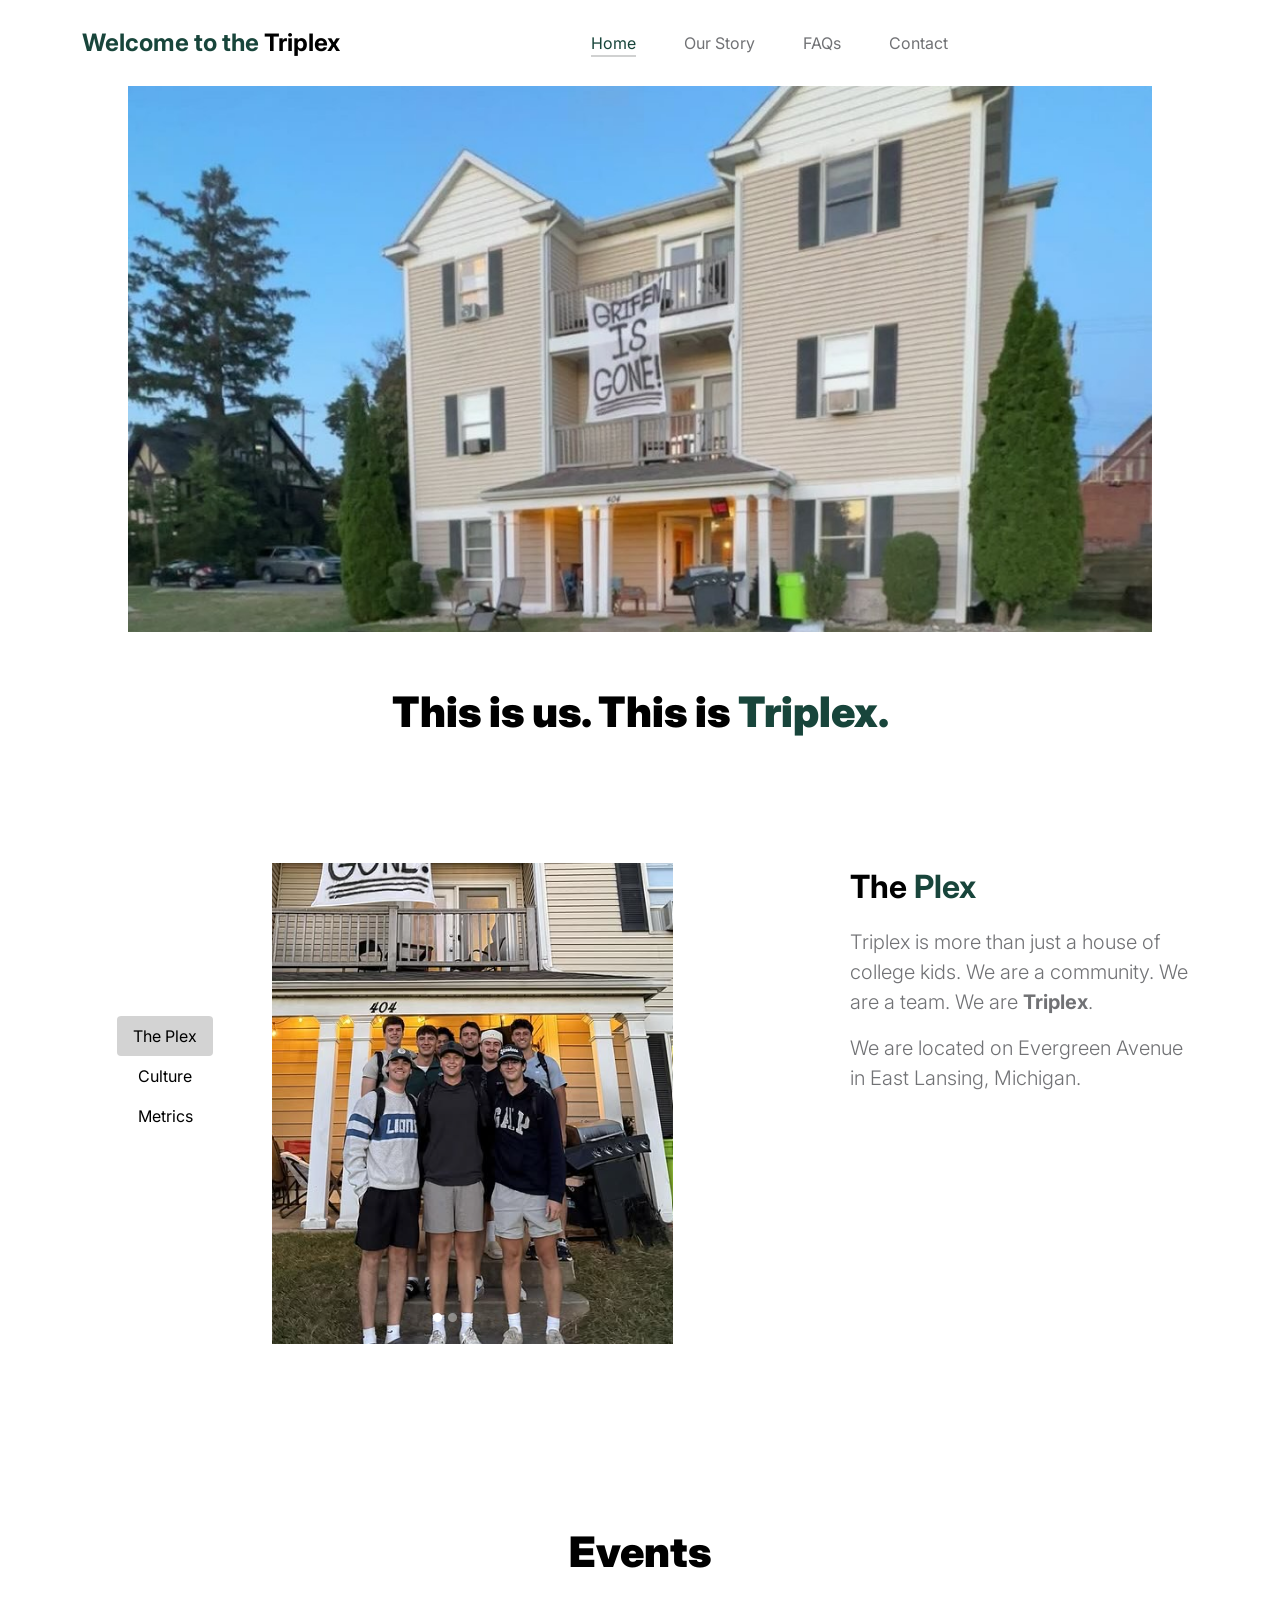
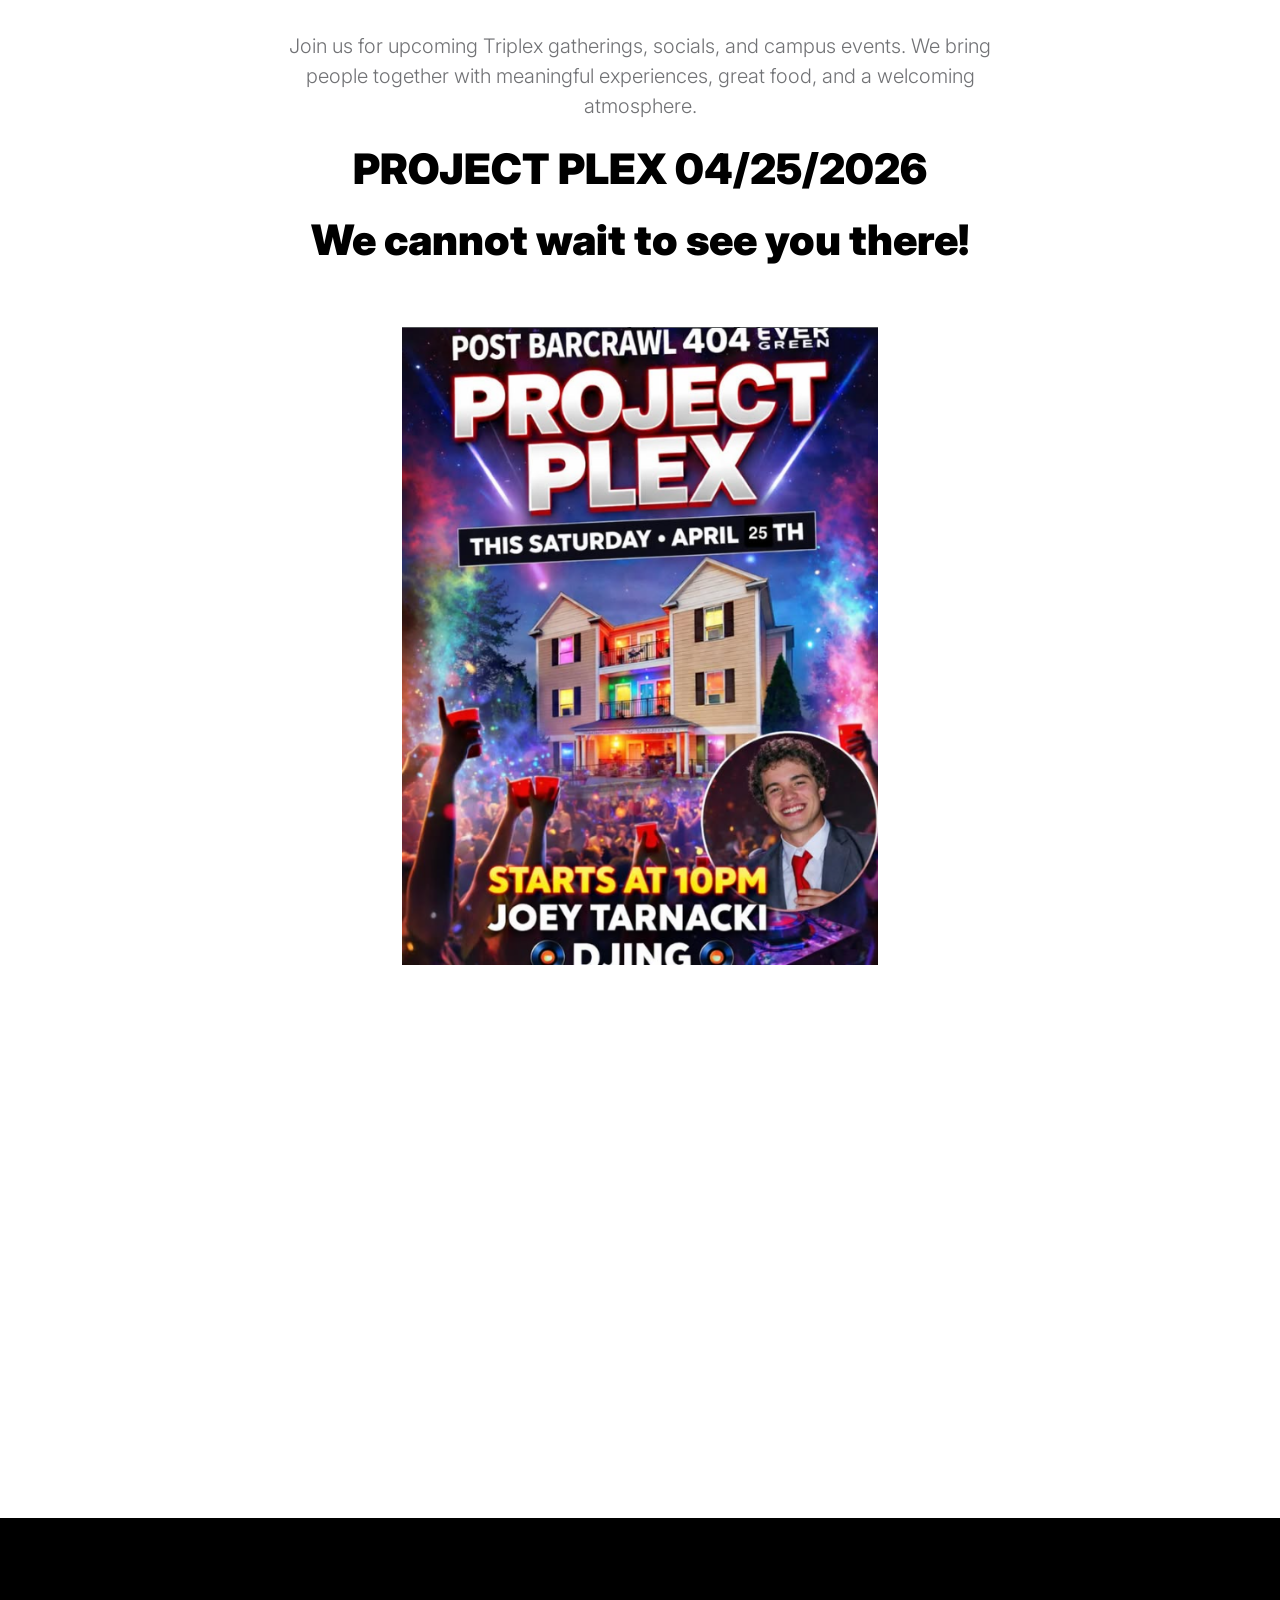
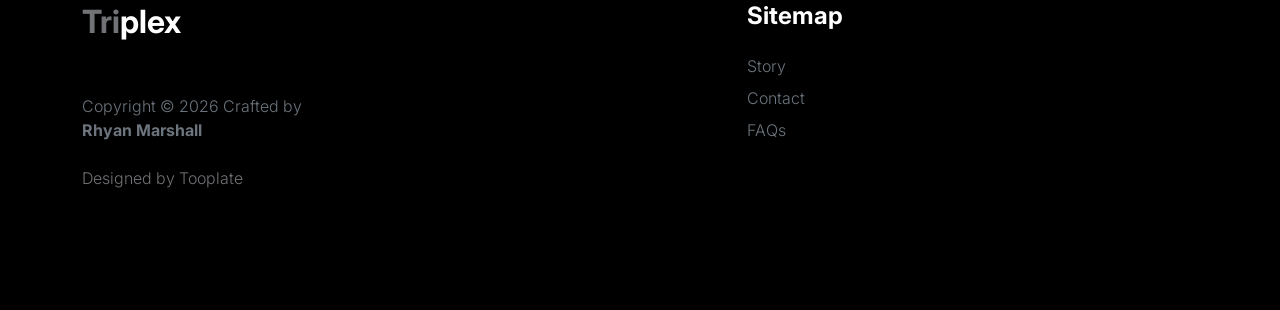
==== commit 35361537: "footer" ====
--- a/index.html
+++ b/index.html
@@ -148,7 +148,7 @@
 
                                         <div class="col-lg-5 col-12">
                                             <div class="d-flex flex-column h-100 ms-lg-4 mt-lg-0 mt-5">
-                                                <h4 class="mb-3">Capabilities</h4>
+                                                <h4 class="mb-3">Performance Indicators</h4>
 
                                                 <p>Take a look at some of our numbers.</p>
 
@@ -229,7 +229,7 @@
 
                     <div class="col-lg-3 col-10 me-auto mb-4">
                         <h4 class="text-white mb-3"><a href="index.html">Tri</a>plex</h4>
-                        <p class="copyright-text text-muted mt-lg-5 mb-4 mb-lg-0">Copyright © 2026 <strong>Triplex</strong></p>
+                        <p class="copyright-text text-muted mt-lg-5 mb-4 mb-lg-0">Copyright © 2026 Crafted by <strong>Rhyan Marshall</strong></p>
                         <br>
                         <p class="copyright-text">Designed by <a href="https://www.tooplate.com/" target="_blank">Tooplate</a></p>
                     </div>
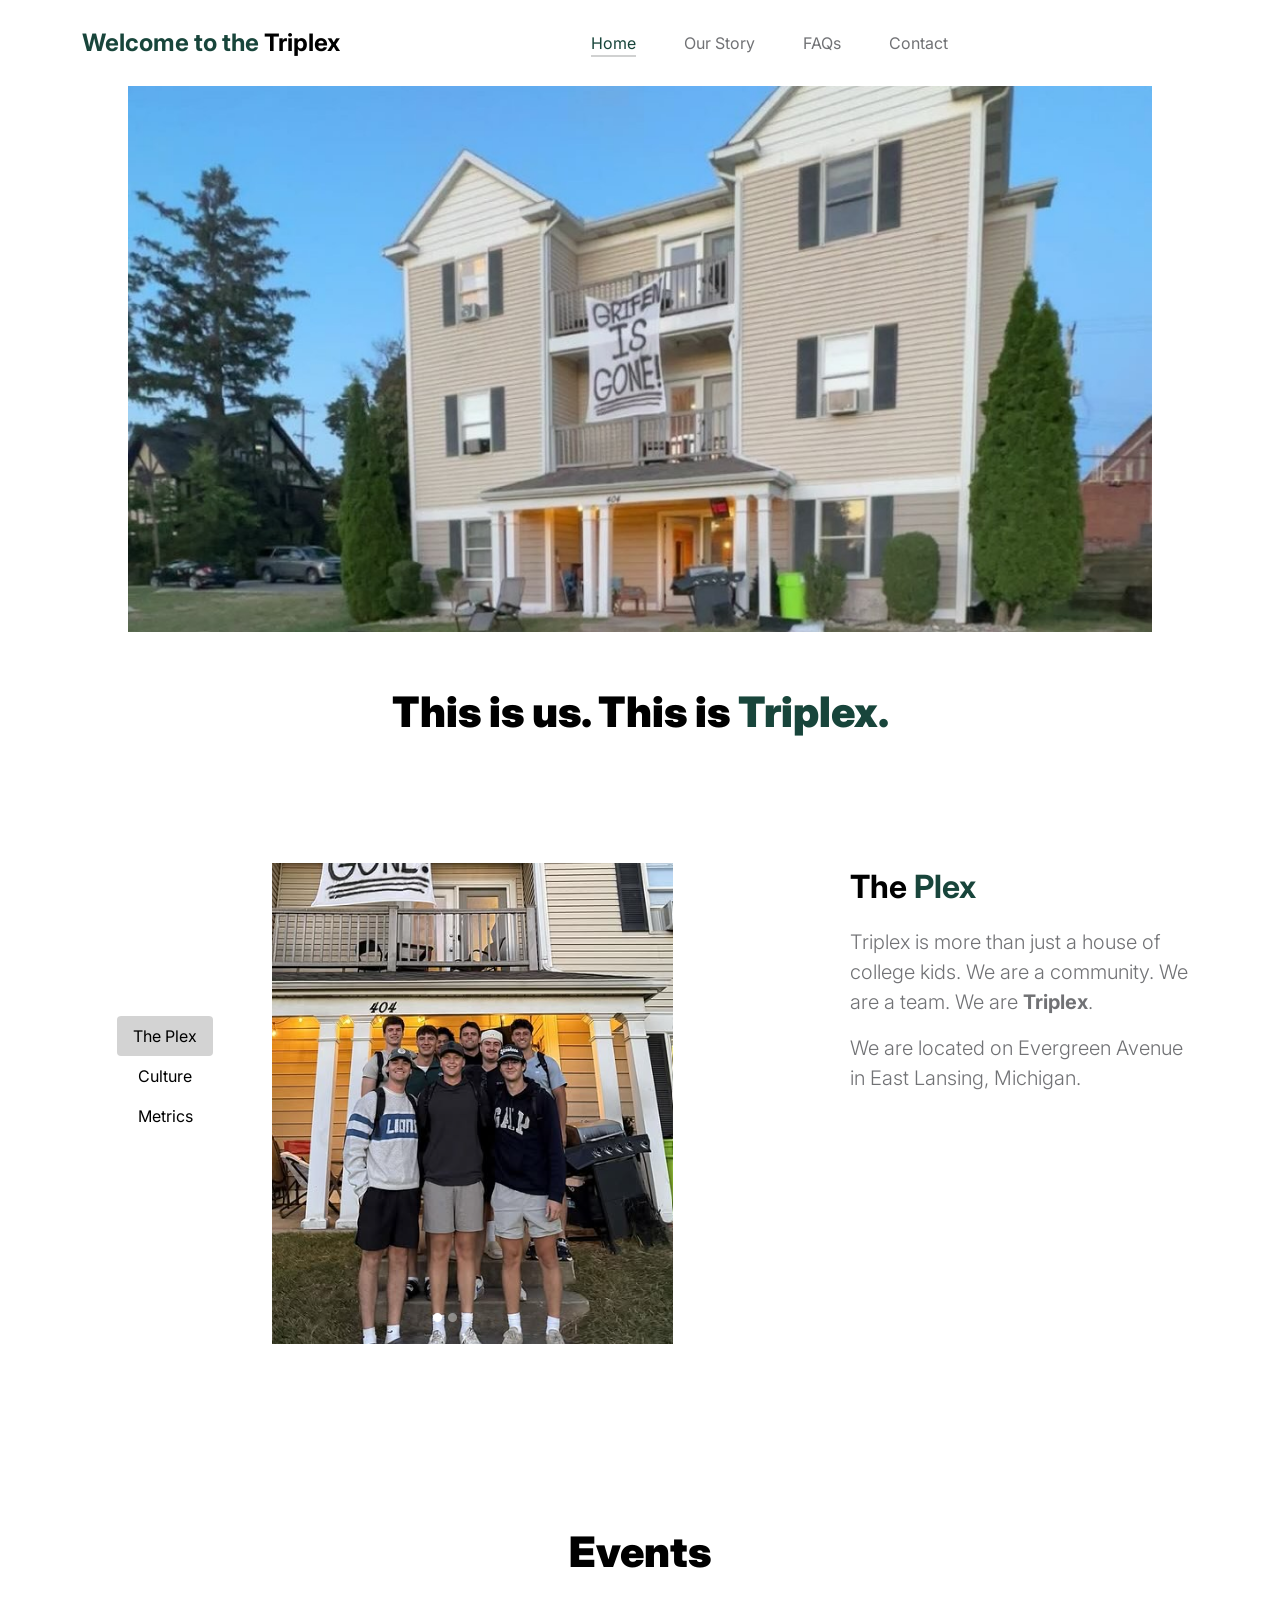
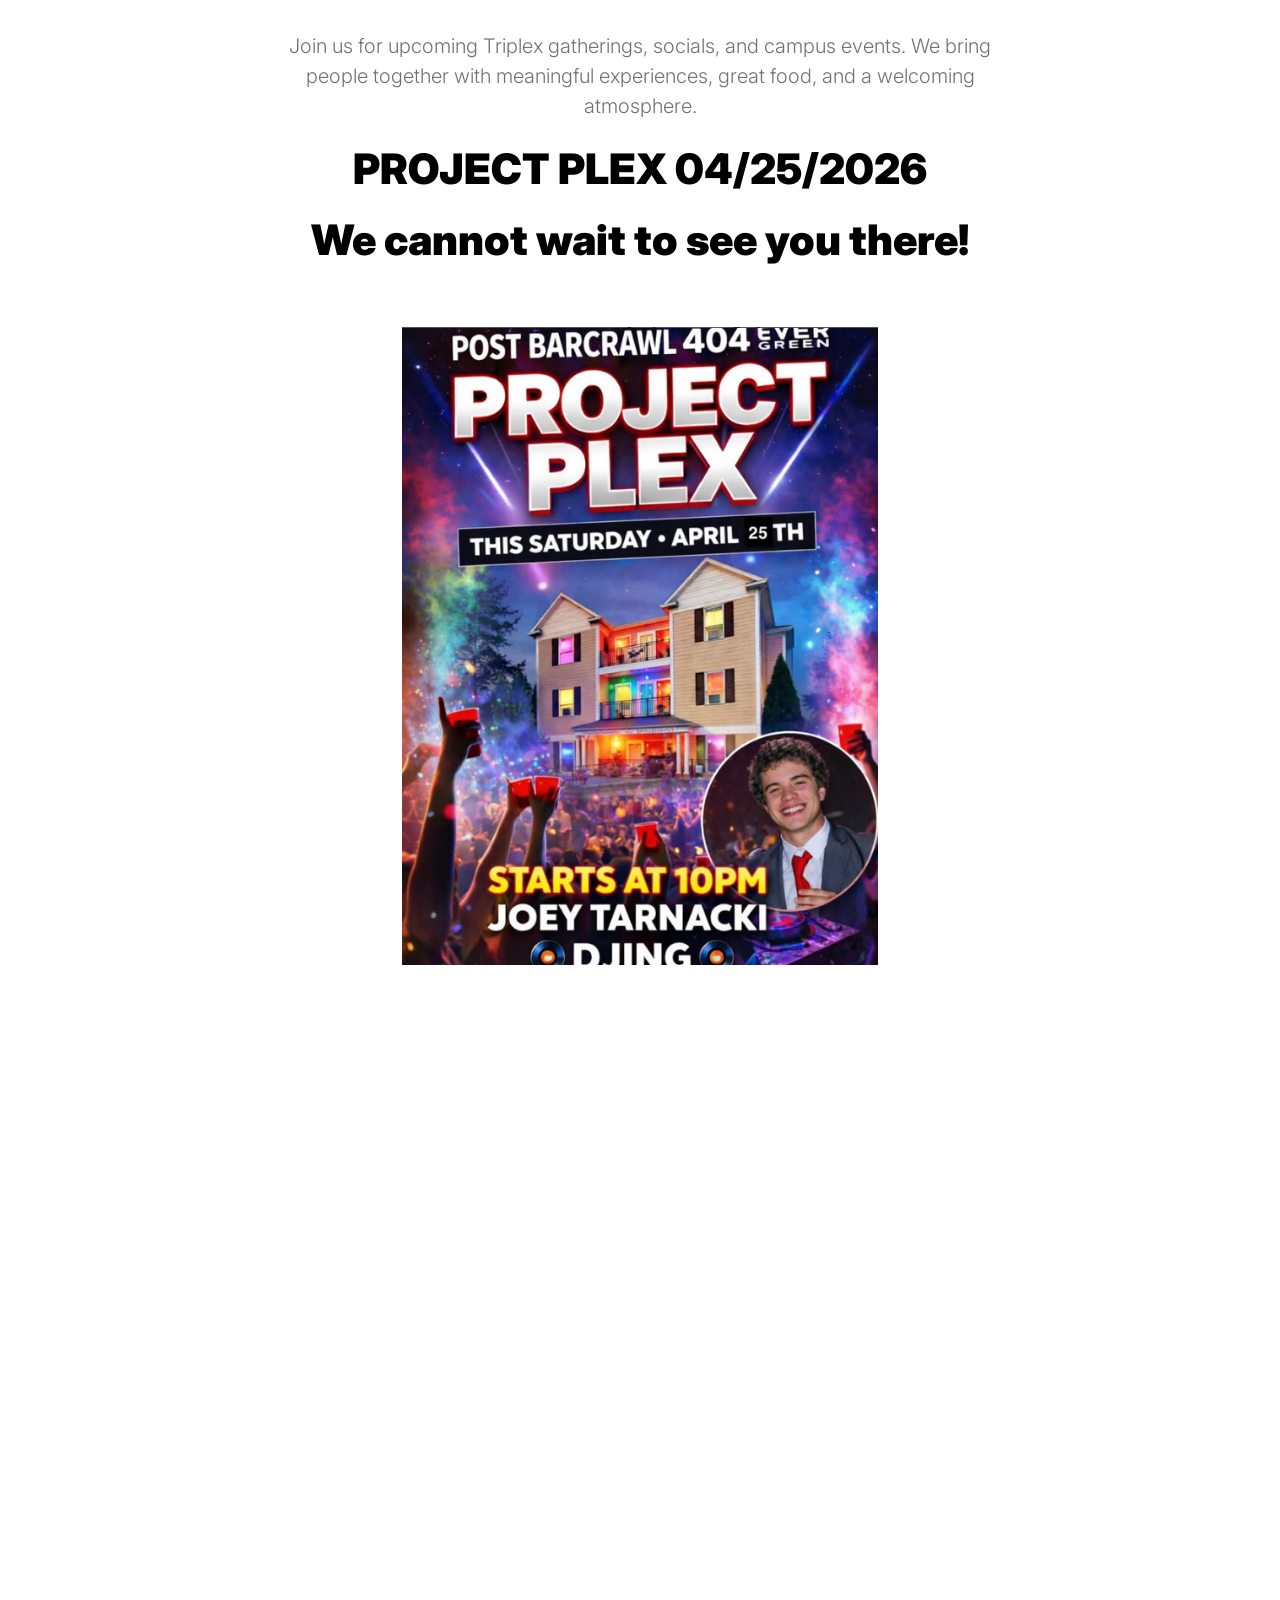
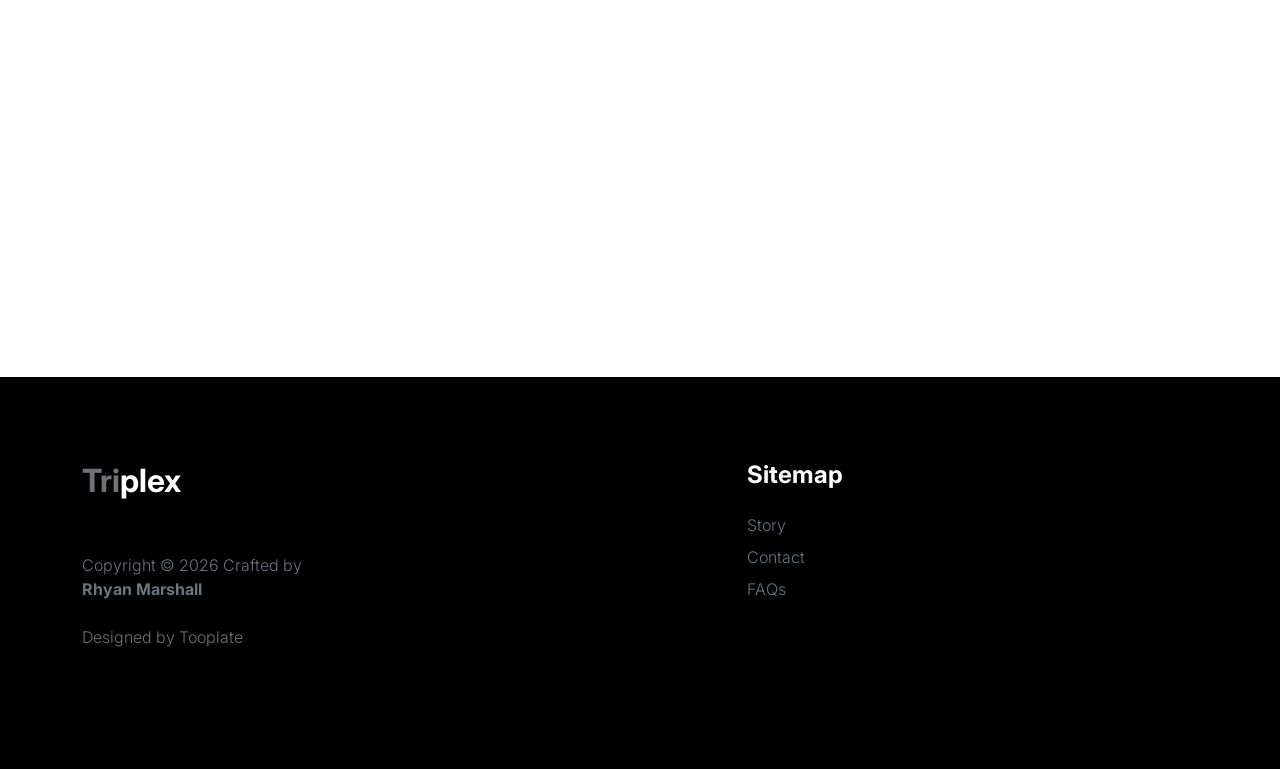
==== commit 2a854edf: "announcements" ====
--- a/index.html
+++ b/index.html
@@ -217,6 +217,44 @@
                             <p class="text-center">Catch the latest Triplex news, updates, and important announcements right here. We share new opportunities, schedule changes, and community highlights so you stay in the loop.</p>
                         </div>
 
+                        <div class="col-12 mt-5 mb-5">
+                            <hr>
+                        </div>
+
+                        <div class="col-lg-6 col-12 mt-5">
+                            <img src="images/dirty tug 1.JPG" class="img-fluid mb-3" alt="Dirty Tug 1">
+                        </div>
+
+                        <div class="col-lg-6 col-12 mt-5">
+                            <img src="images/dirty tug 2.JPG" class="img-fluid mb-3" alt="Dirty Tug 2">
+                        </div>
+
+                        <div class="col-lg-8 col-12 mx-auto mt-5">
+                            <div class="announcement-box p-4 bg-light rounded text-center">
+                                <h5 class="mb-3">Dirty Tug Champions!</h5>
+                                <p>We are extremely proud to announce our championship win at the 2026 Dirty Tug Event! We had an amazing time competing against other teams and are grateful for the support from our community. Go Spartans!</p>
+                            </div>
+                        </div>
+
+                        <div class="col-12 mt-5 mb-5">
+                            <hr>
+                        </div>
+
+                        <div class="col-lg-6 col-12 mt-5">
+                            <img src="images/PP 1.jpg" class="img-fluid mb-3" alt="PP 1">
+                        </div>
+
+                        <div class="col-lg-6 col-12 mt-5">
+                            <img src="images/PP 2.PNG" class="img-fluid mb-3" alt="PP 2">
+                        </div>
+
+                        <div class="col-lg-8 col-12 mx-auto mt-5">
+                            <div class="announcement-box p-4 bg-light rounded text-center">
+                                <h5 class="mb-3">Project Plex!</h5>
+                                <p>Project Plex was an absolute success! We had the best time seeing everyone and feel extremely grateful for the incredible turn out!</p>
+                            </div>
+                        </div>
+
                     </div>
                 </div>
             </section>
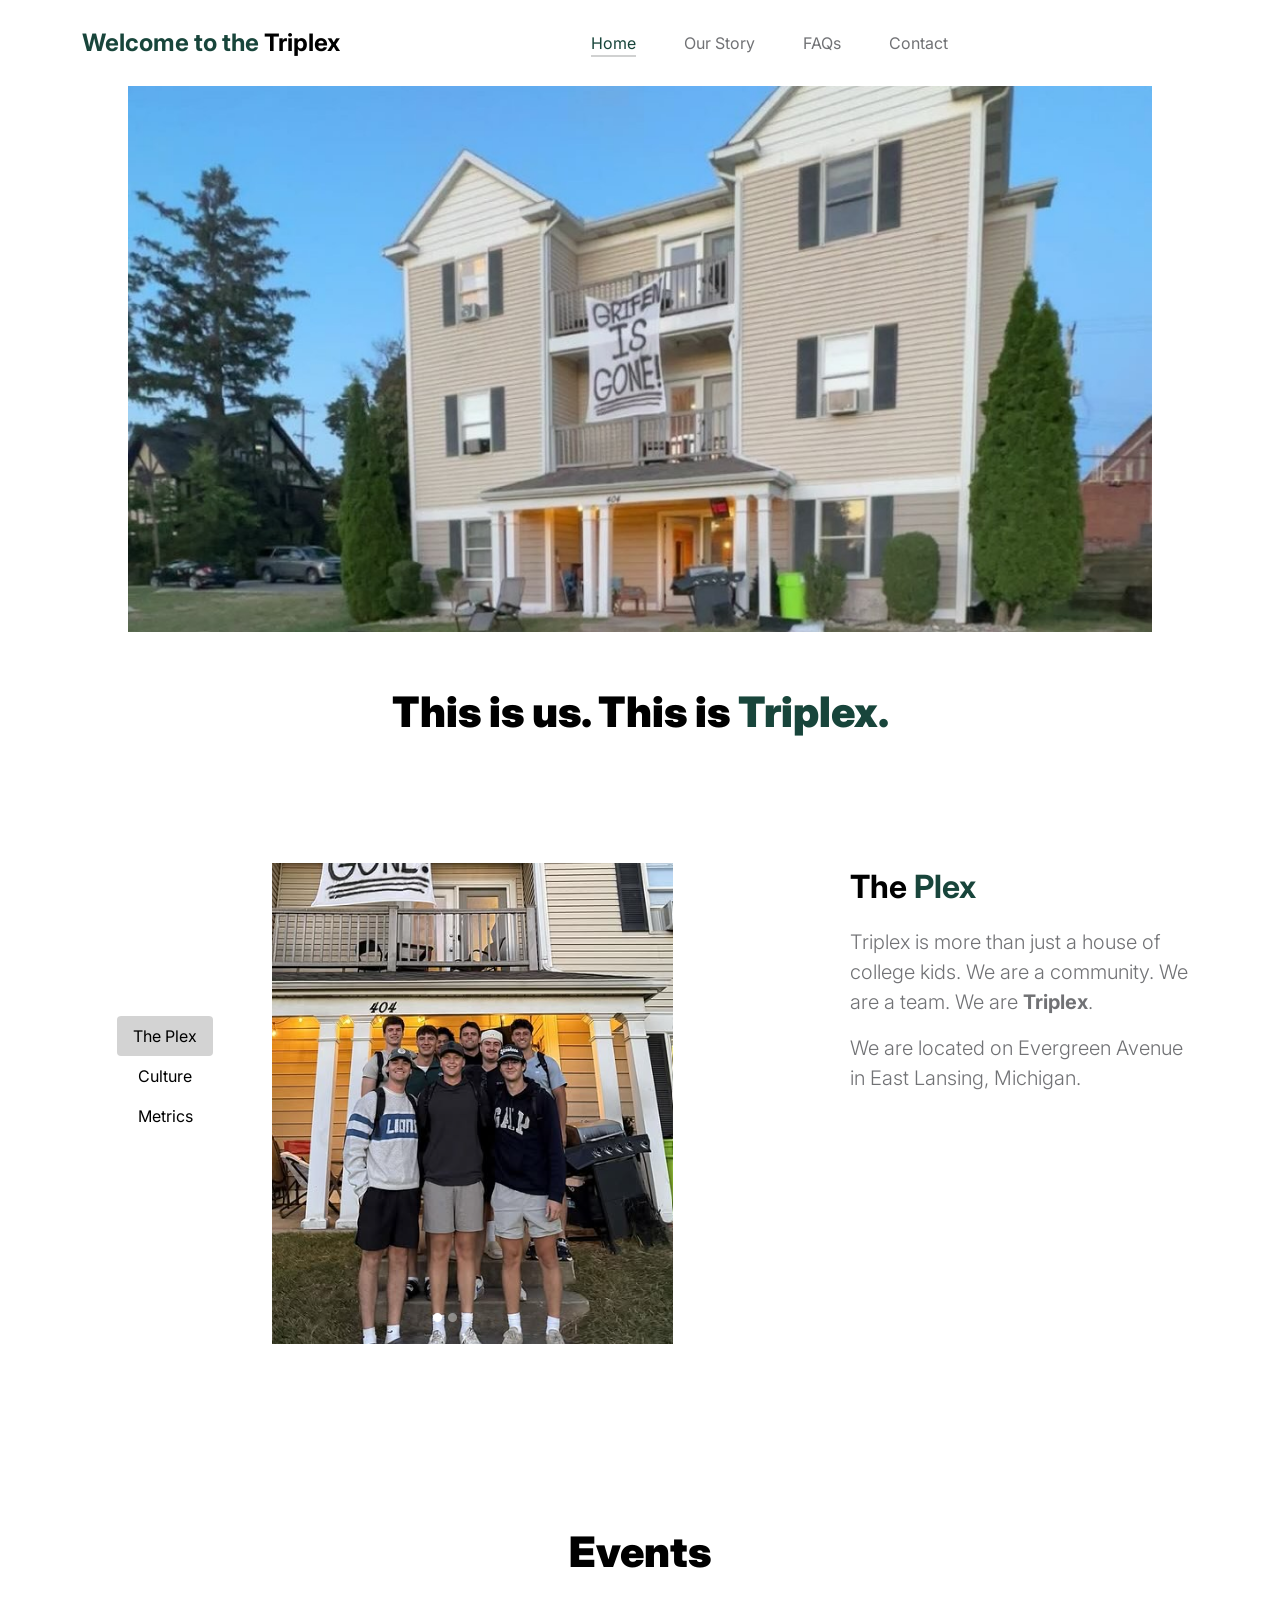
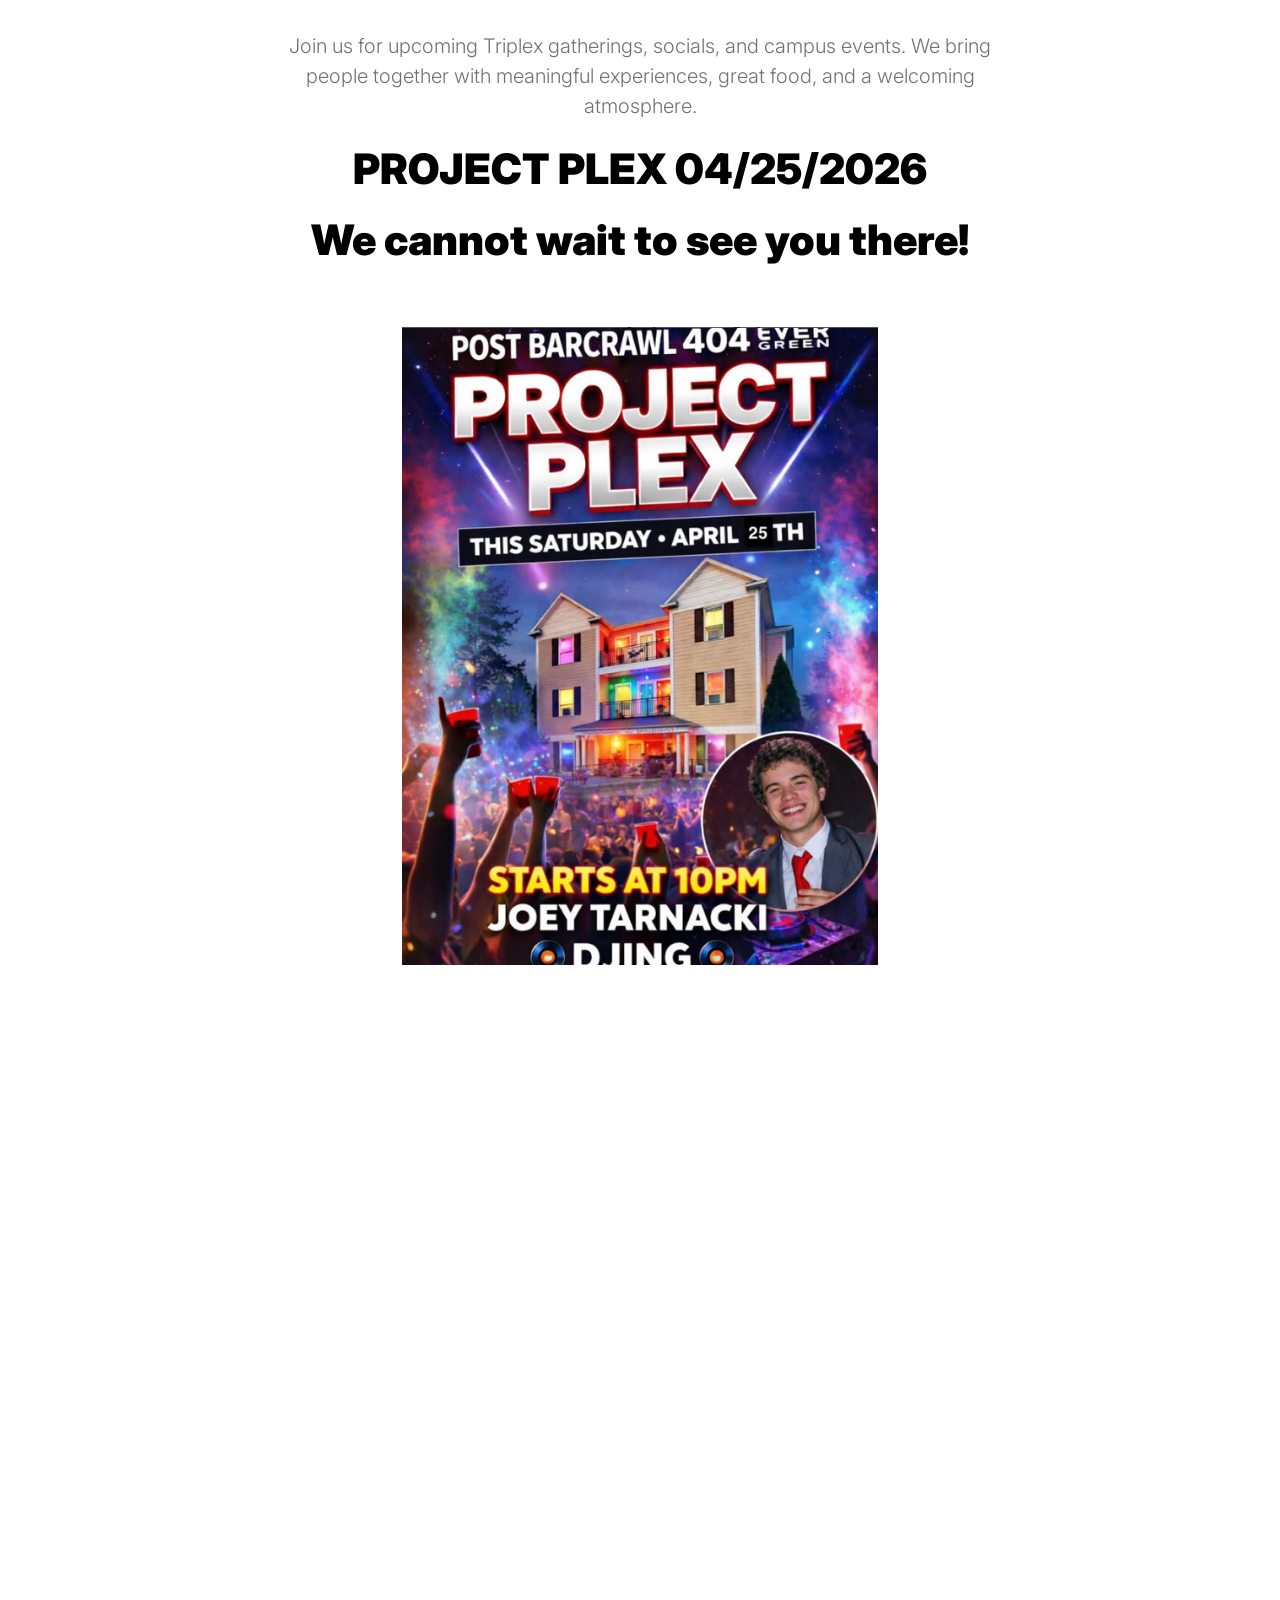
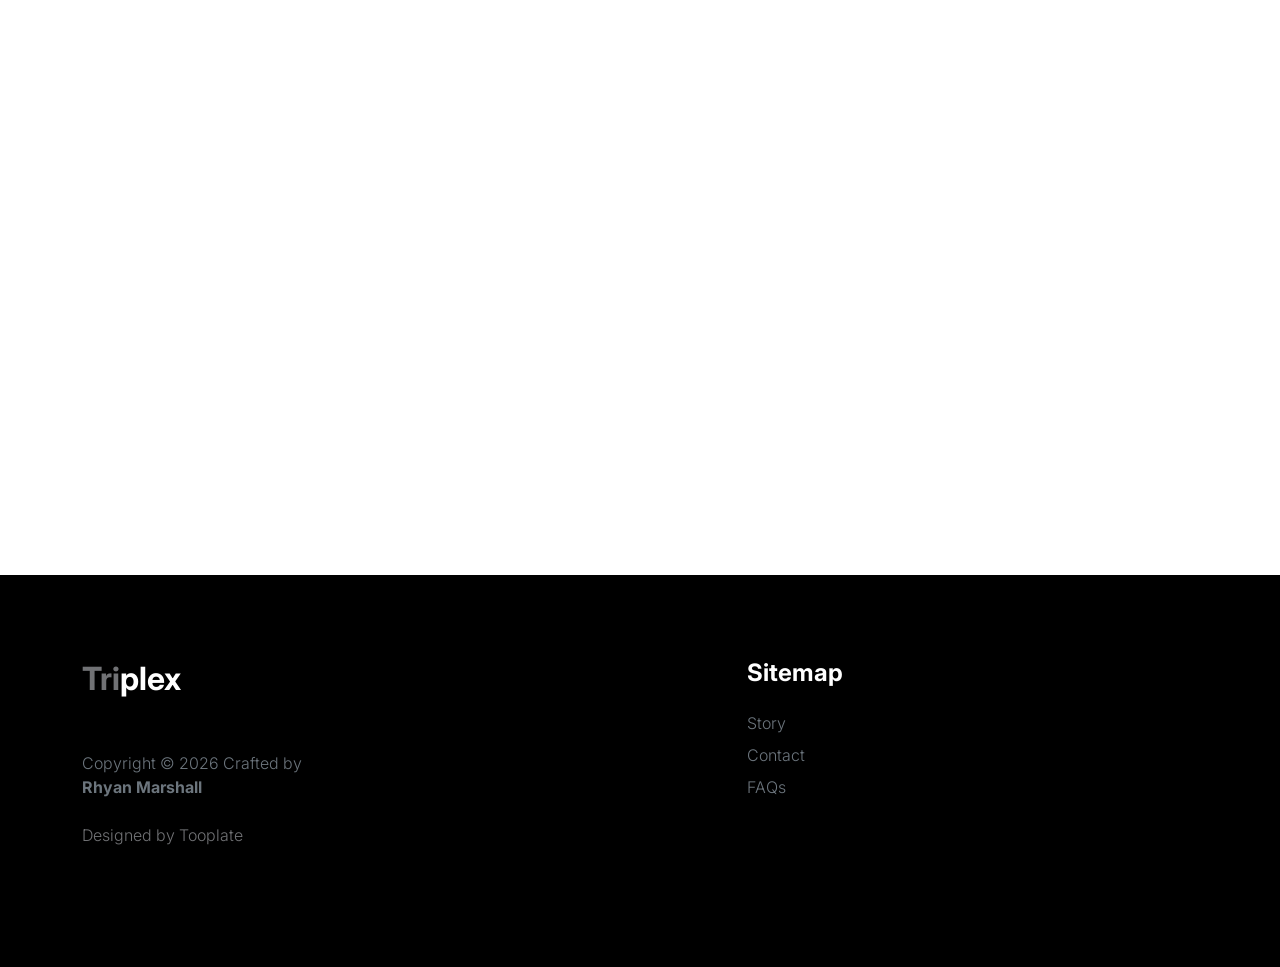
==== commit 831fc663: "dirty tug photo" ====
--- a/index.html
+++ b/index.html
@@ -221,12 +221,8 @@
                             <hr>
                         </div>
 
-                        <div class="col-lg-6 col-12 mt-5">
+                        <div class="col-lg-8 col-12 mx-auto text-center mt-5">
                             <img src="images/dirty tug 1.JPG" class="img-fluid mb-3" alt="Dirty Tug 1">
-                        </div>
-
-                        <div class="col-lg-6 col-12 mt-5">
-                            <img src="images/dirty tug 2.JPG" class="img-fluid mb-3" alt="Dirty Tug 2">
                         </div>
 
                         <div class="col-lg-8 col-12 mx-auto mt-5">
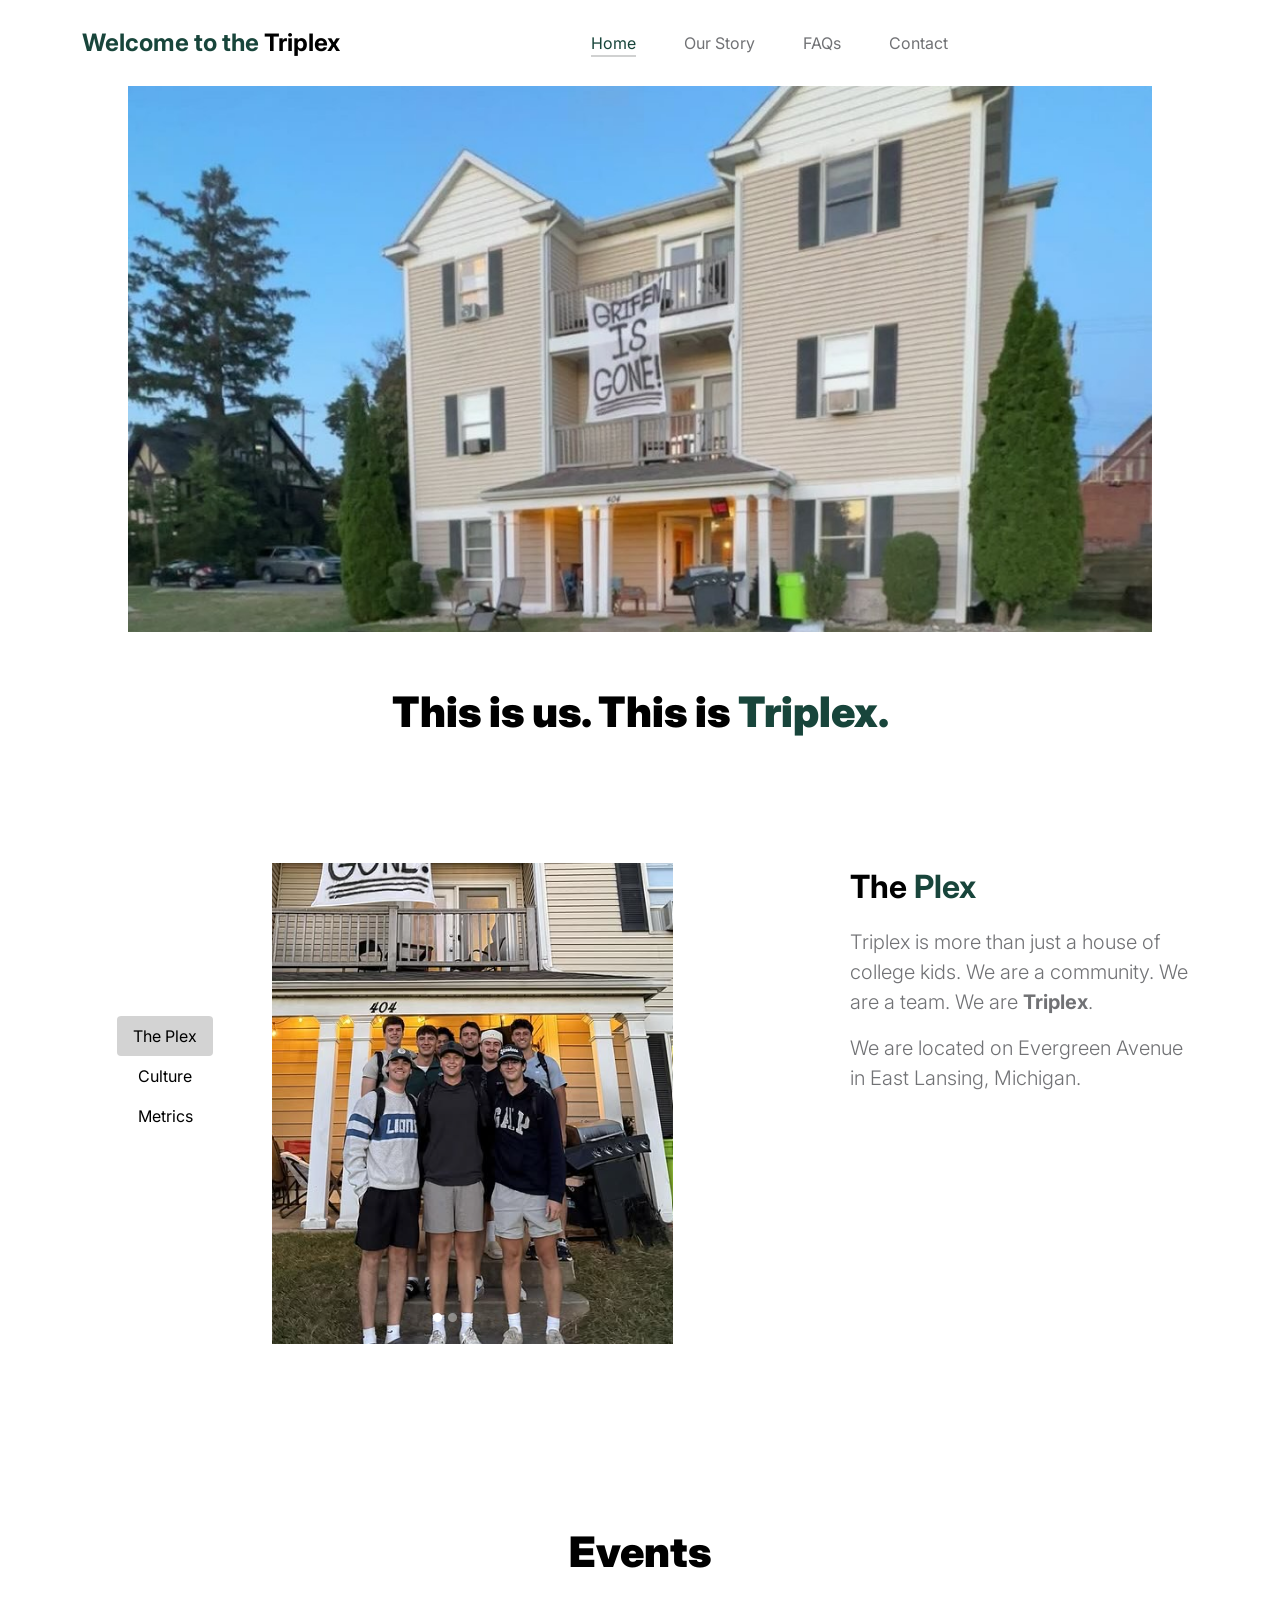
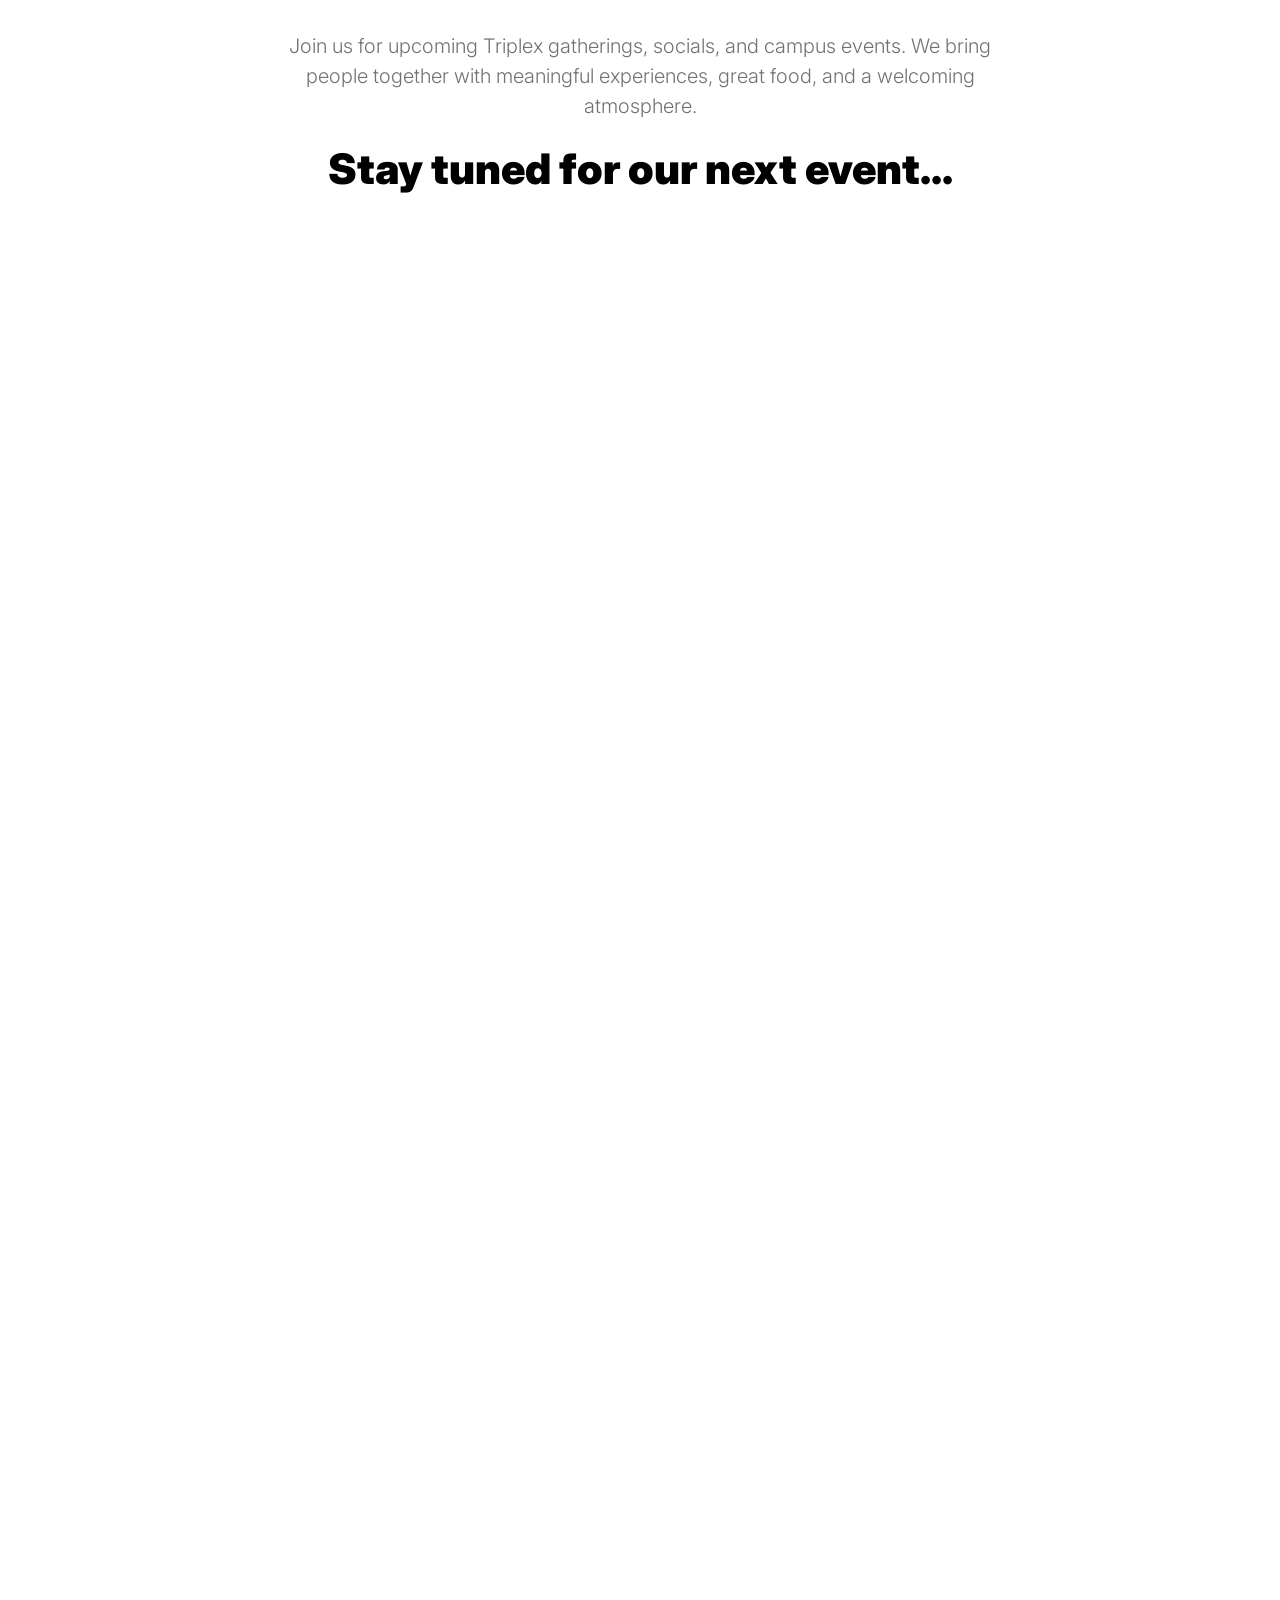
==== commit f8f4382f: "announcements no photos" ====
--- a/index.html
+++ b/index.html
@@ -195,11 +195,8 @@
 
                         <div class="col-lg-8 col-12 mx-auto">
                             <p class="text-center">Join us for upcoming Triplex gatherings, socials, and campus events. We bring people together with meaningful experiences, great food, and a welcoming atmosphere.</p>
-                            <h2 class="text-center">PROJECT PLEX 04/25/2026</h2>
-                            <h2 class="text-center">We cannot wait to see you there!</h2>
-                        </div>
-
-                        <img src="images/project plex.png" style="width: 500px;" style="height: 700px;" alt="Project Plex" class="mx-auto d-block mt-5">
+                            <h2 class="text-center">Stay tuned for our next event...</h2>
+                        </div>
 
                     </div>
                 </div>
@@ -215,6 +212,63 @@
 
                         <div class="col-lg-8 col-12 mx-auto">
                             <p class="text-center">Catch the latest Triplex news, updates, and important announcements right here. We share new opportunities, schedule changes, and community highlights so you stay in the loop.</p>
+                        </div>
+
+                        <div class="col-12 mt-5 mb-5">
+                            <hr>
+                        </div>
+
+                        <div class="col-12 mt-5 mb-5">
+                            <hr>
+                        </div>
+
+                        <div class="col-lg-6 col-12 mt-5">
+                            <img src="images/PP 1.jpg" class="img-fluid mb-3" alt="PP 1">
+                        </div>
+
+                        <div class="col-lg-6 col-12 mt-5">
+                            <img src="images/PP 2.PNG" class="img-fluid mb-3" alt="PP 2">
+                        </div>
+
+                        <div class="col-lg-8 col-12 mx-auto mt-5">
+                            <div class="announcement-box p-4 bg-light rounded text-center">
+                                <h5 class="mb-3">Lugnuts Game</h5>
+                                <p>We had so much fun at the Lugnuts game! You know what they say, a balanced diet is a beer in each hand.</p>
+                            </div>
+                        </div>
+
+                        <div class="col-lg-6 col-12 mt-5">
+                            <img src="images/PP 1.jpg" class="img-fluid mb-3" alt="PP 1">
+                        </div>
+
+                        <div class="col-lg-6 col-12 mt-5">
+                            <img src="images/PP 2.PNG" class="img-fluid mb-3" alt="PP 2">
+                        </div>
+
+                        <div class="col-lg-8 col-12 mx-auto mt-5">
+                            <div class="announcement-box p-4 bg-light rounded text-center">
+                                <h5 class="mb-3">Triplex Cookout</h5>
+                                <p>As we approach the end of the semester, we want to cherish every moment with our delightful community. Thank you to our friends at Oakhill for allowing us to host a cookout this Monday, what a blast!</p>
+                            </div>
+                        </div>
+
+                        <div class="col-12 mt-5 mb-5">
+                            <hr>
+                        </div>
+
+                        <div class="col-lg-6 col-12 mt-5">
+                            <img src="images/PP 1.jpg" class="img-fluid mb-3" alt="PP 1">
+                        </div>
+
+                        <div class="col-lg-6 col-12 mt-5">
+                            <img src="images/PP 2.PNG" class="img-fluid mb-3" alt="PP 2">
+                        </div>
+
+                        <div class="col-lg-8 col-12 mx-auto mt-5">
+                            <div class="announcement-box p-4 bg-light rounded text-center">
+                                <h5 class="mb-3">Project Plex!</h5>
+                                <p>Project Plex was an absolute success! We had the best time seeing everyone and feel so grateful for the incredible turn out!</p>
+                            </div>
                         </div>
 
                         <div class="col-12 mt-5 mb-5">
@@ -229,25 +283,6 @@
                             <div class="announcement-box p-4 bg-light rounded text-center">
                                 <h5 class="mb-3">Dirty Tug Champions!</h5>
                                 <p>We are extremely proud to announce our championship win at the 2026 Dirty Tug Event! We had an amazing time competing against other teams and are grateful for the support from our community. Go Spartans!</p>
-                            </div>
-                        </div>
-
-                        <div class="col-12 mt-5 mb-5">
-                            <hr>
-                        </div>
-
-                        <div class="col-lg-6 col-12 mt-5">
-                            <img src="images/PP 1.jpg" class="img-fluid mb-3" alt="PP 1">
-                        </div>
-
-                        <div class="col-lg-6 col-12 mt-5">
-                            <img src="images/PP 2.PNG" class="img-fluid mb-3" alt="PP 2">
-                        </div>
-
-                        <div class="col-lg-8 col-12 mx-auto mt-5">
-                            <div class="announcement-box p-4 bg-light rounded text-center">
-                                <h5 class="mb-3">Project Plex!</h5>
-                                <p>Project Plex was an absolute success! We had the best time seeing everyone and feel extremely grateful for the incredible turn out!</p>
                             </div>
                         </div>
 
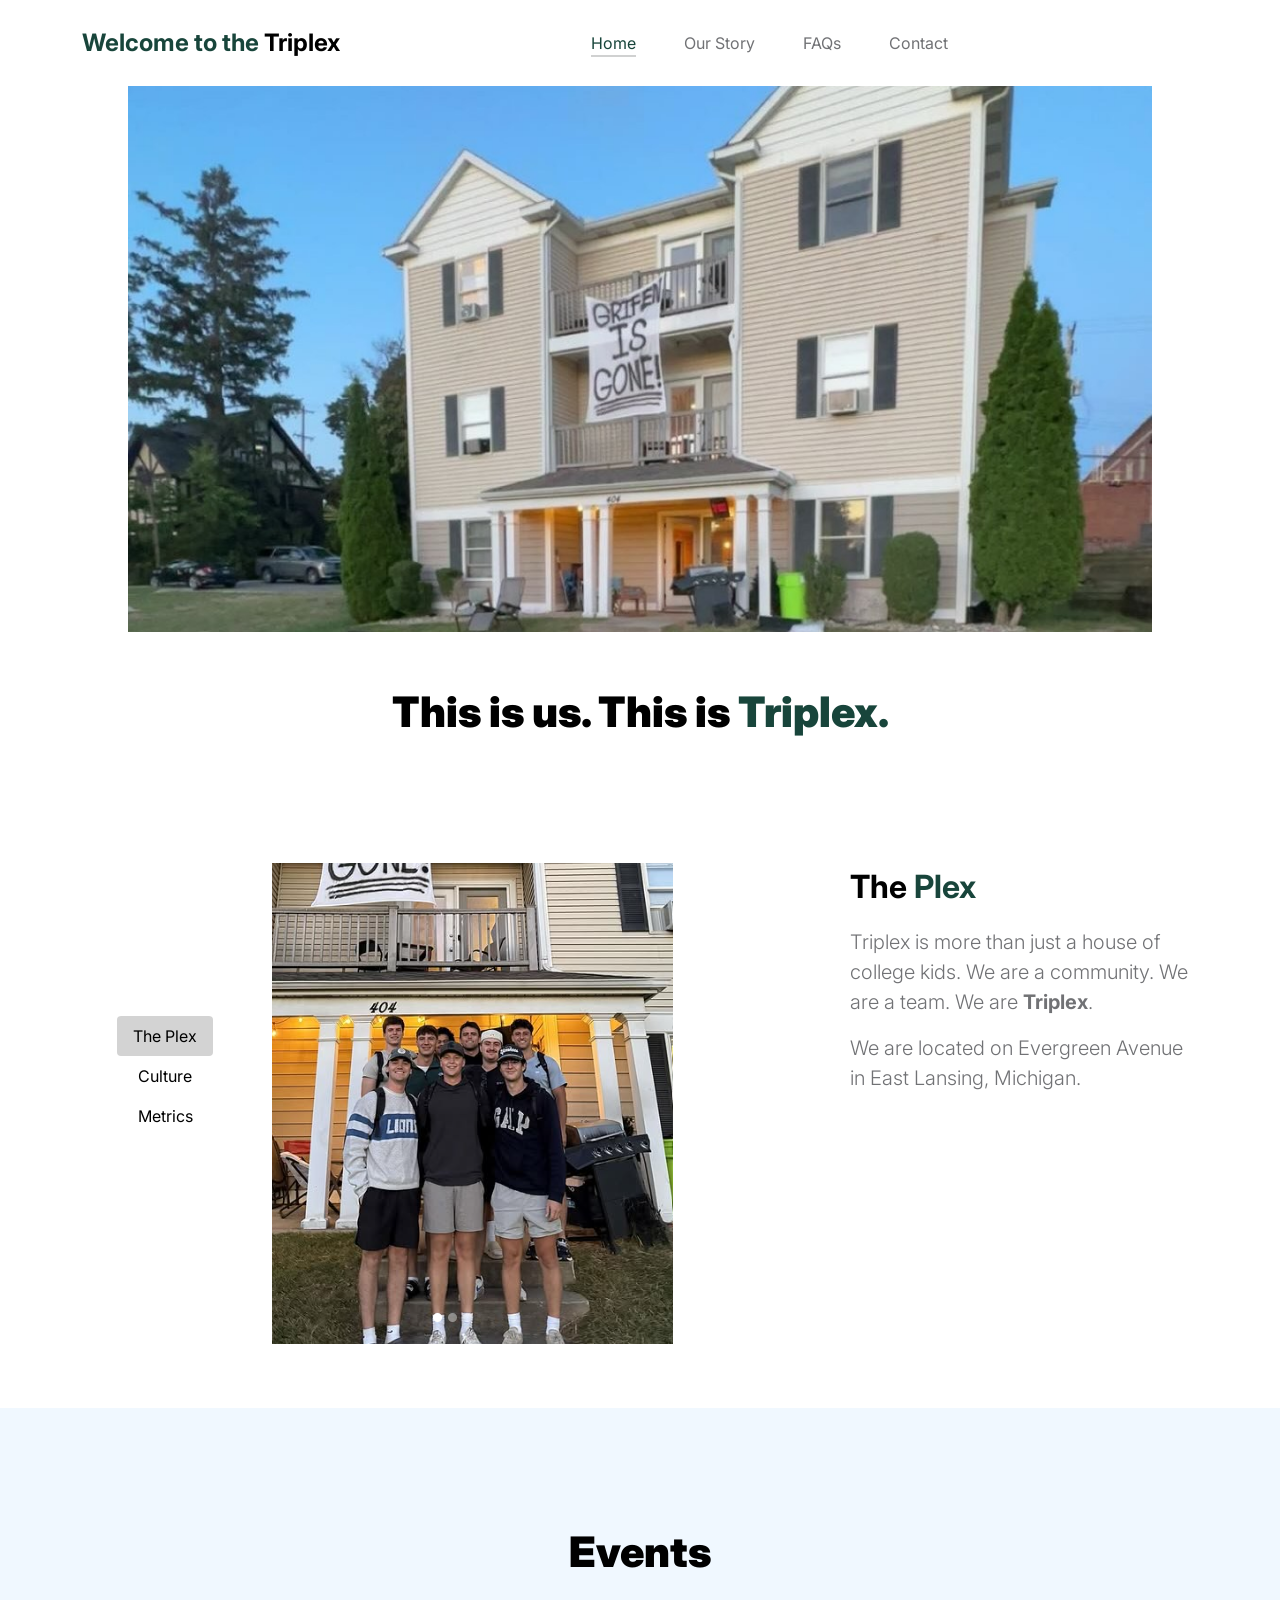
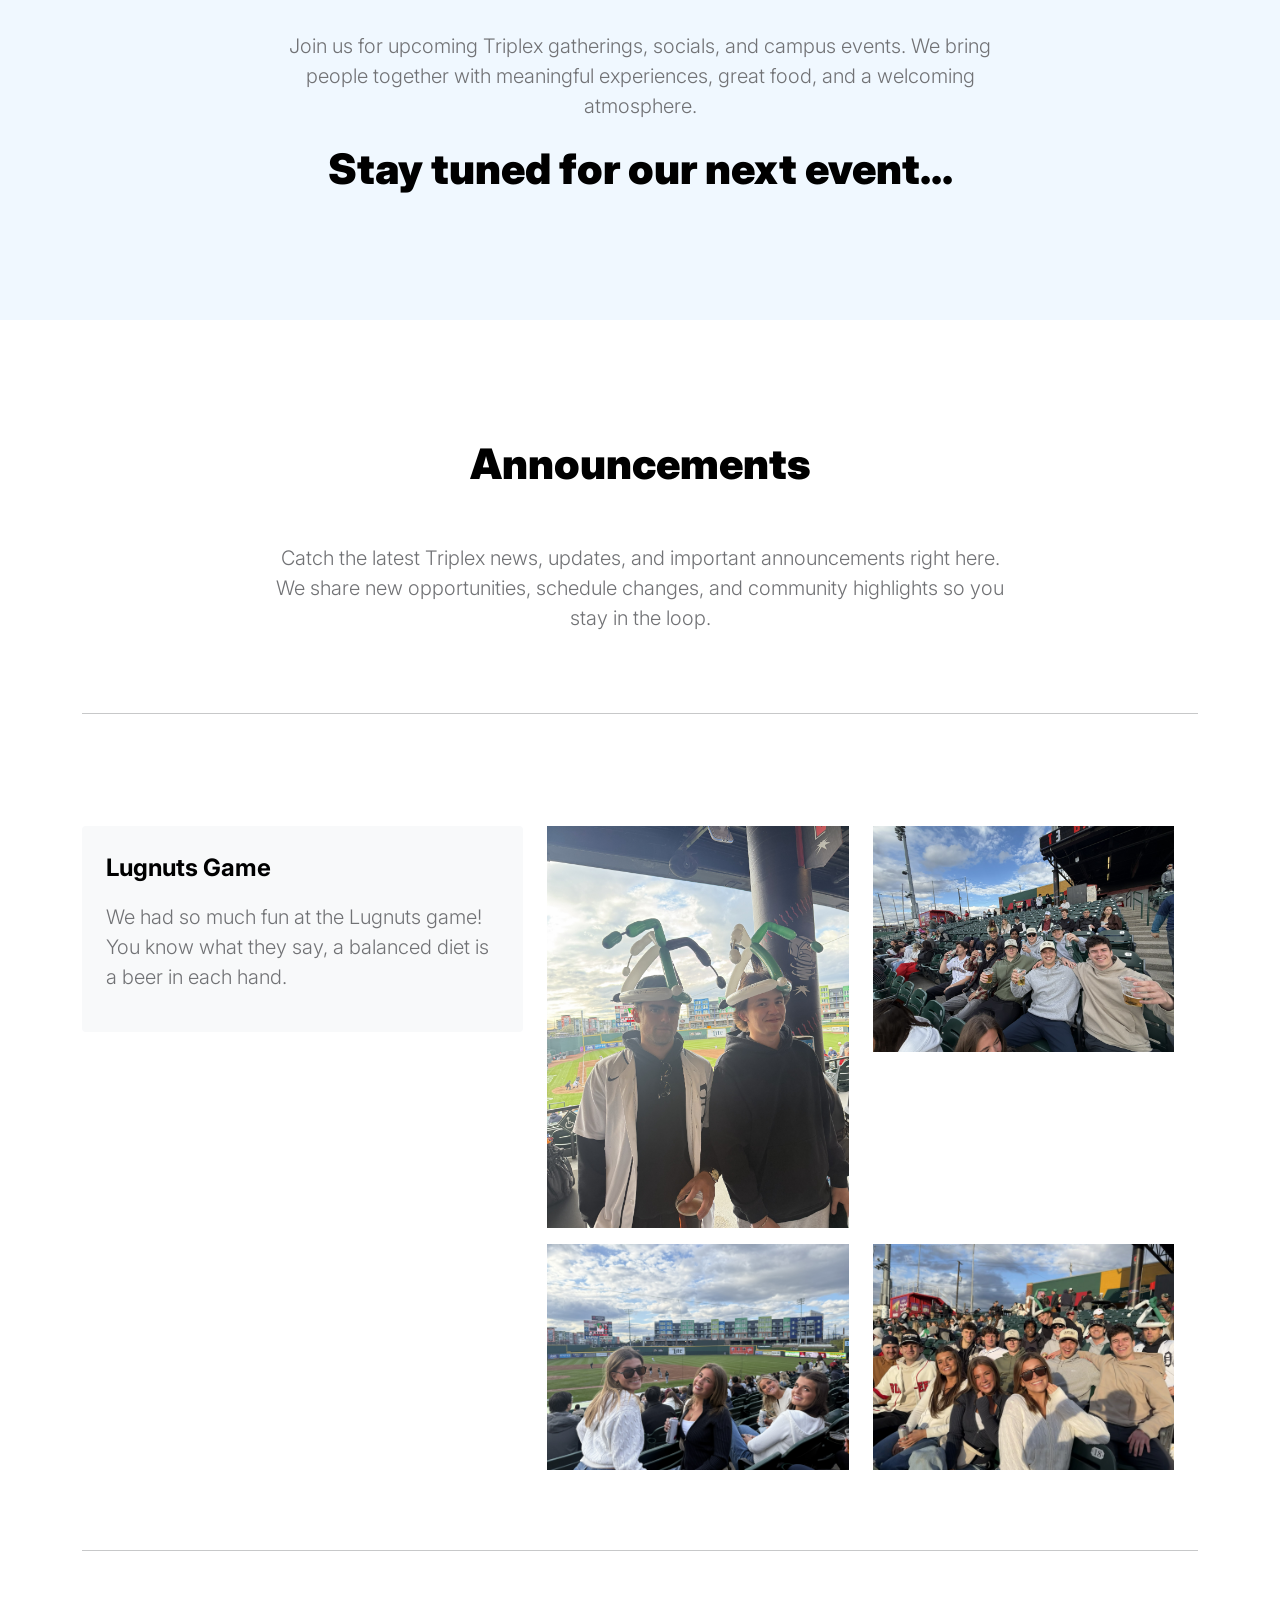
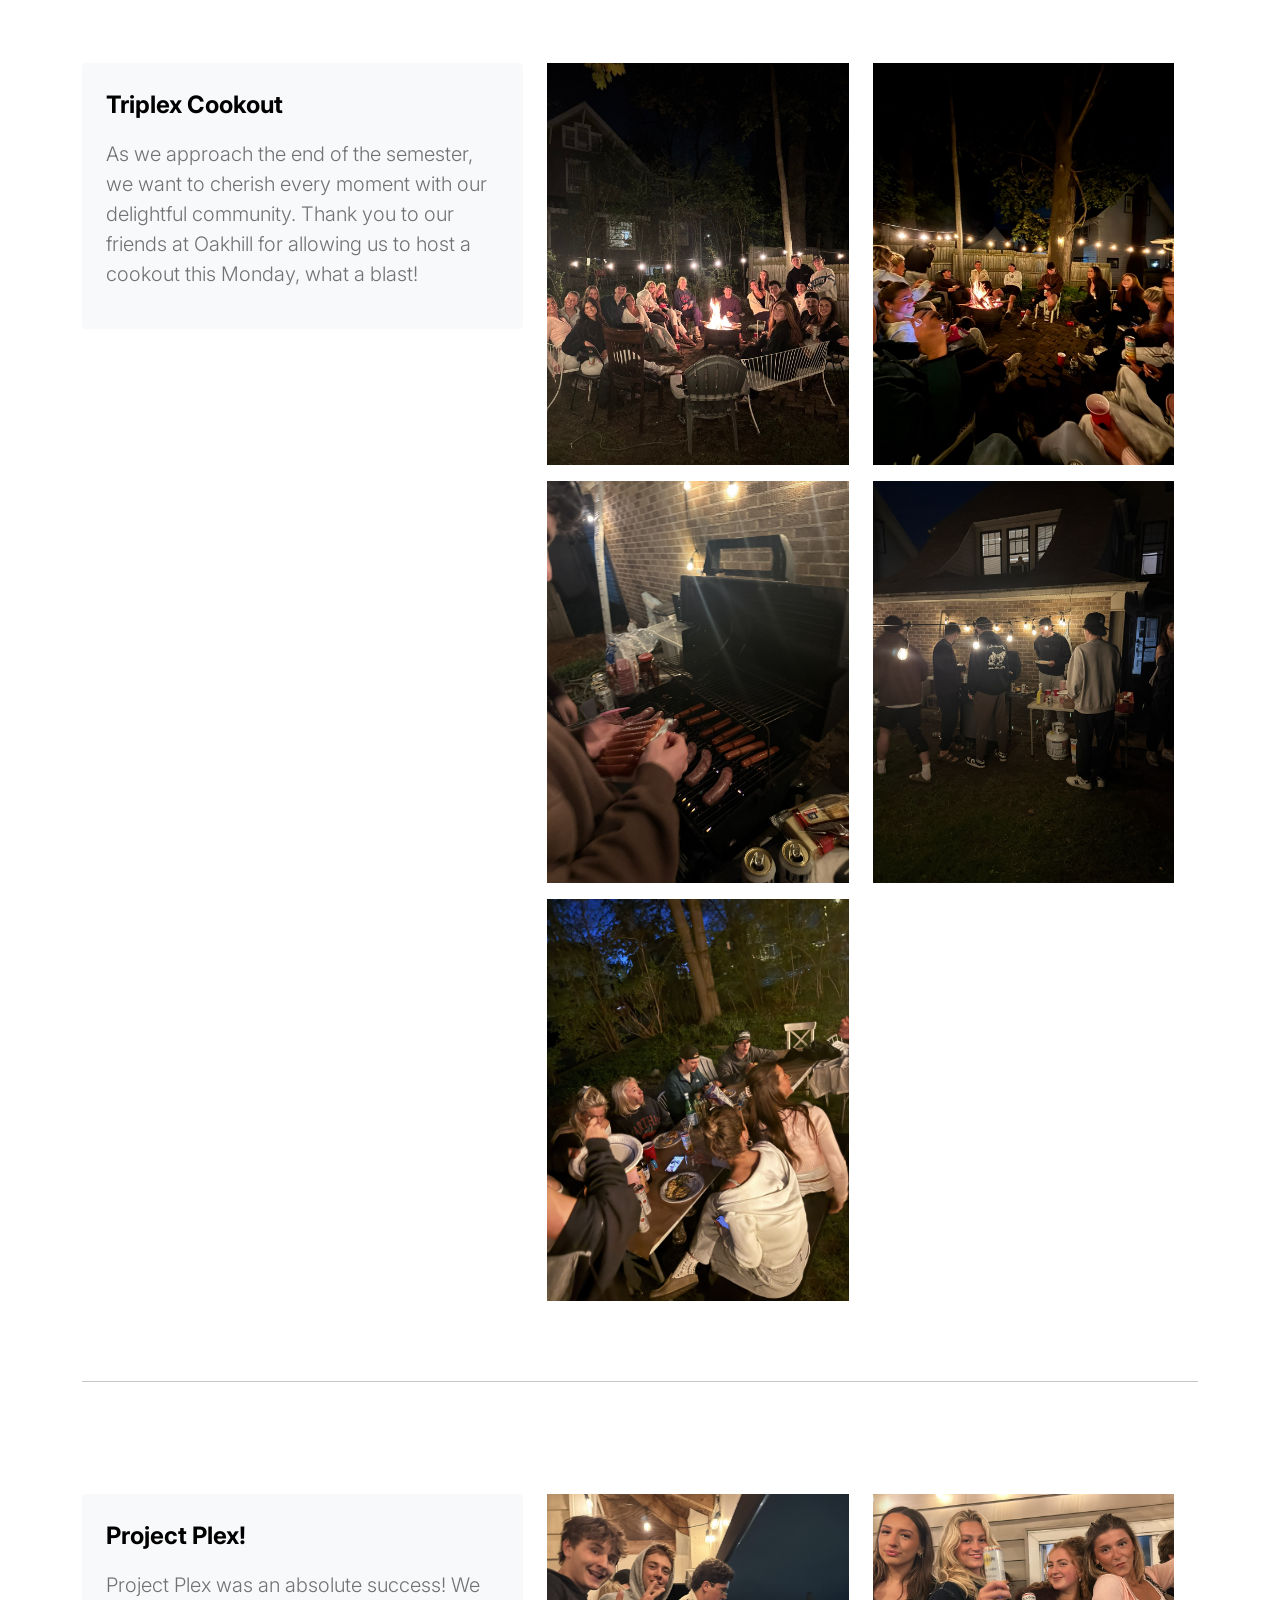
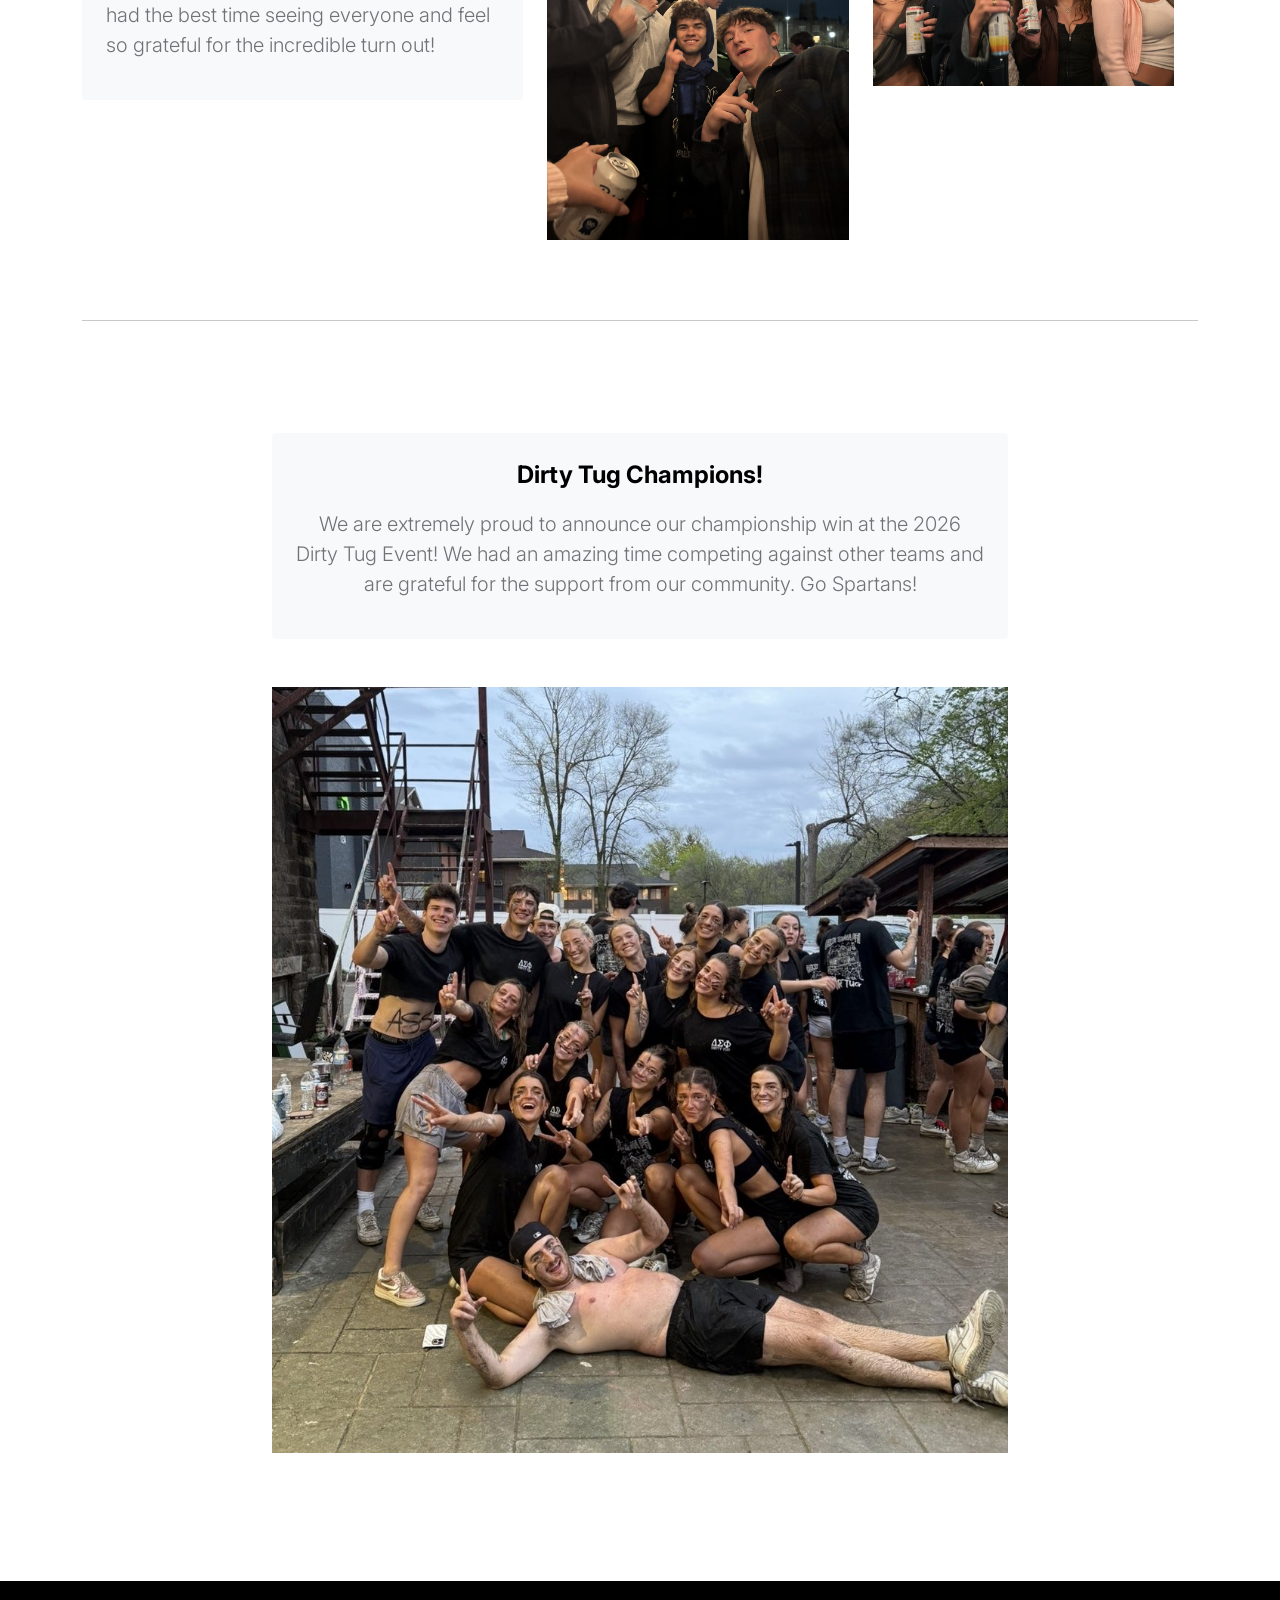
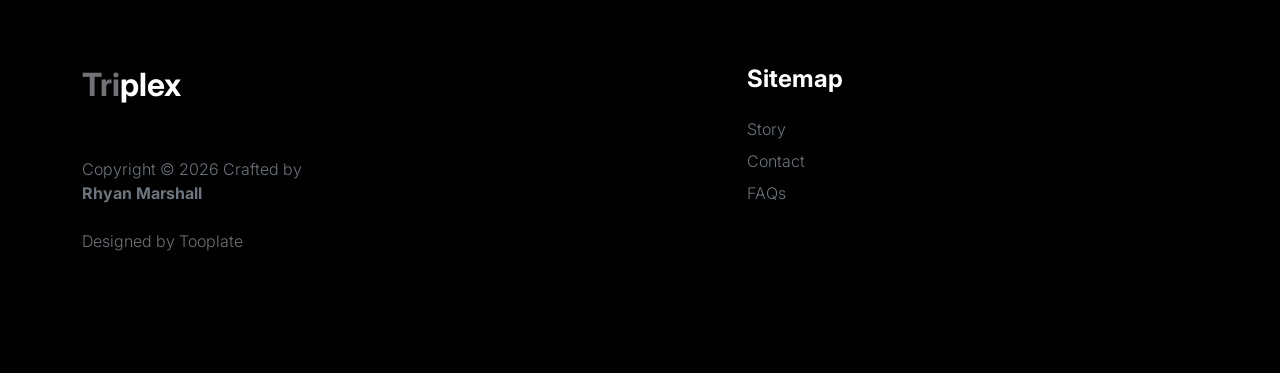
==== commit be57aff4: "updates and restructure" ====
--- a/index.html
+++ b/index.html
@@ -218,37 +218,62 @@
                             <hr>
                         </div>
 
+                        <div class="row mt-5 align-items-start">
+                            <div class="col-lg-5 col-12">
+                                <div class="announcement-box p-4 bg-light rounded">
+                                    <h5 class="mb-3">Lugnuts Game</h5>
+                                    <p>We had so much fun at the Lugnuts game! You know what they say, a balanced diet is a beer in each hand.</p>
+                                </div>
+                            </div>
+
+                            <div class="col-lg-7 col-12">
+                                <div class="row">
+                                    <div class="col-lg-6 col-6 mb-3">
+                                        <img src="images/lugnuts/cookout/Lugnuts1.jpg" class="img-fluid" alt="Lugnuts 1">
+                                    </div>
+                                    <div class="col-lg-6 col-6 mb-3">
+                                        <img src="images/lugnuts/cookout/Lugnuts2.jpg" class="img-fluid" alt="Lugnuts 2">
+                                    </div>
+                                    <div class="col-lg-6 col-6 mb-3">
+                                        <img src="images/lugnuts/cookout/Lugnuts3.jpg" class="img-fluid" alt="Lugnuts 3">
+                                    </div>
+                                    <div class="col-lg-6 col-6 mb-3">
+                                        <img src="images/lugnuts/cookout/Lugnuts4.jpg" class="img-fluid" alt="Lugnuts 4">
+                                    </div>
+                                </div>
+                            </div>
+                        </div>
+
                         <div class="col-12 mt-5 mb-5">
                             <hr>
                         </div>
 
-                        <div class="col-lg-6 col-12 mt-5">
-                            <img src="images/PP 1.jpg" class="img-fluid mb-3" alt="PP 1">
-                        </div>
-
-                        <div class="col-lg-6 col-12 mt-5">
-                            <img src="images/PP 2.PNG" class="img-fluid mb-3" alt="PP 2">
-                        </div>
-
-                        <div class="col-lg-8 col-12 mx-auto mt-5">
-                            <div class="announcement-box p-4 bg-light rounded text-center">
-                                <h5 class="mb-3">Lugnuts Game</h5>
-                                <p>We had so much fun at the Lugnuts game! You know what they say, a balanced diet is a beer in each hand.</p>
-                            </div>
-                        </div>
-
-                        <div class="col-lg-6 col-12 mt-5">
-                            <img src="images/PP 1.jpg" class="img-fluid mb-3" alt="PP 1">
-                        </div>
-
-                        <div class="col-lg-6 col-12 mt-5">
-                            <img src="images/PP 2.PNG" class="img-fluid mb-3" alt="PP 2">
-                        </div>
-
-                        <div class="col-lg-8 col-12 mx-auto mt-5">
-                            <div class="announcement-box p-4 bg-light rounded text-center">
-                                <h5 class="mb-3">Triplex Cookout</h5>
-                                <p>As we approach the end of the semester, we want to cherish every moment with our delightful community. Thank you to our friends at Oakhill for allowing us to host a cookout this Monday, what a blast!</p>
+                        <div class="row mt-5 align-items-start">
+                            <div class="col-lg-5 col-12">
+                                <div class="announcement-box p-4 bg-light rounded">
+                                    <h5 class="mb-3">Triplex Cookout</h5>
+                                    <p>As we approach the end of the semester, we want to cherish every moment with our delightful community. Thank you to our friends at Oakhill for allowing us to host a cookout this Monday, what a blast!</p>
+                                </div>
+                            </div>
+
+                            <div class="col-lg-7 col-12">
+                                <div class="row">
+                                    <div class="col-lg-6 col-6 mb-3">
+                                        <img src="images/lugnuts/cookout/Cookout1.JPG" class="img-fluid" alt="Cookout 1">
+                                    </div>
+                                    <div class="col-lg-6 col-6 mb-3">
+                                        <img src="images/lugnuts/cookout/Cookout2.JPG" class="img-fluid" alt="Cookout 2">
+                                    </div>
+                                    <div class="col-lg-6 col-6 mb-3">
+                                        <img src="images/lugnuts/cookout/Cookout3.jpg" class="img-fluid" alt="Cookout 3">
+                                    </div>
+                                    <div class="col-lg-6 col-6 mb-3">
+                                        <img src="images/lugnuts/cookout/Cookout4.jpg" class="img-fluid" alt="Cookout 4">
+                                    </div>
+                                    <div class="col-lg-6 col-6 mb-3">
+                                        <img src="images/lugnuts/cookout/Cookout5.jpg" class="img-fluid" alt="Cookout 5">
+                                    </div>
+                                </div>
                             </div>
                         </div>
 
@@ -256,27 +281,28 @@
                             <hr>
                         </div>
 
-                        <div class="col-lg-6 col-12 mt-5">
-                            <img src="images/PP 1.jpg" class="img-fluid mb-3" alt="PP 1">
-                        </div>
-
-                        <div class="col-lg-6 col-12 mt-5">
-                            <img src="images/PP 2.PNG" class="img-fluid mb-3" alt="PP 2">
-                        </div>
-
-                        <div class="col-lg-8 col-12 mx-auto mt-5">
-                            <div class="announcement-box p-4 bg-light rounded text-center">
-                                <h5 class="mb-3">Project Plex!</h5>
-                                <p>Project Plex was an absolute success! We had the best time seeing everyone and feel so grateful for the incredible turn out!</p>
+                        <div class="row mt-5 align-items-start">
+                            <div class="col-lg-5 col-12">
+                                <div class="announcement-box p-4 bg-light rounded">
+                                    <h5 class="mb-3">Project Plex!</h5>
+                                    <p>Project Plex was an absolute success! We had the best time seeing everyone and feel so grateful for the incredible turn out!</p>
+                                </div>
+                            </div>
+
+                            <div class="col-lg-7 col-12">
+                                <div class="row">
+                                    <div class="col-lg-6 col-6 mb-3">
+                                        <img src="images/dirty tug/project plex/PP 1.jpg" class="img-fluid" alt="PP 1">
+                                    </div>
+                                    <div class="col-lg-6 col-6 mb-3">
+                                        <img src="images/dirty tug/project plex/PP 2.PNG" class="img-fluid" alt="PP 2">
+                                    </div>
+                                </div>
                             </div>
                         </div>
 
                         <div class="col-12 mt-5 mb-5">
                             <hr>
-                        </div>
-
-                        <div class="col-lg-8 col-12 mx-auto text-center mt-5">
-                            <img src="images/dirty tug 1.JPG" class="img-fluid mb-3" alt="Dirty Tug 1">
                         </div>
 
                         <div class="col-lg-8 col-12 mx-auto mt-5">
@@ -284,6 +310,10 @@
                                 <h5 class="mb-3">Dirty Tug Champions!</h5>
                                 <p>We are extremely proud to announce our championship win at the 2026 Dirty Tug Event! We had an amazing time competing against other teams and are grateful for the support from our community. Go Spartans!</p>
                             </div>
+                        </div>
+
+                        <div class="col-lg-8 col-12 mx-auto text-center mt-5">
+                            <img src="images/dirty tug/project plex/dirty tug 1.JPG" class="img-fluid mb-3" alt="Dirty Tug 1">
                         </div>
 
                     </div>
--- a/css/tooplate-little-fashion.css
+++ b/css/tooplate-little-fashion.css
@@ -1215,3 +1215,8 @@
   }
 }
 
+/* EVENTS SECTION */
+.events {
+  background-color: #f0f8ff;
+}
+
